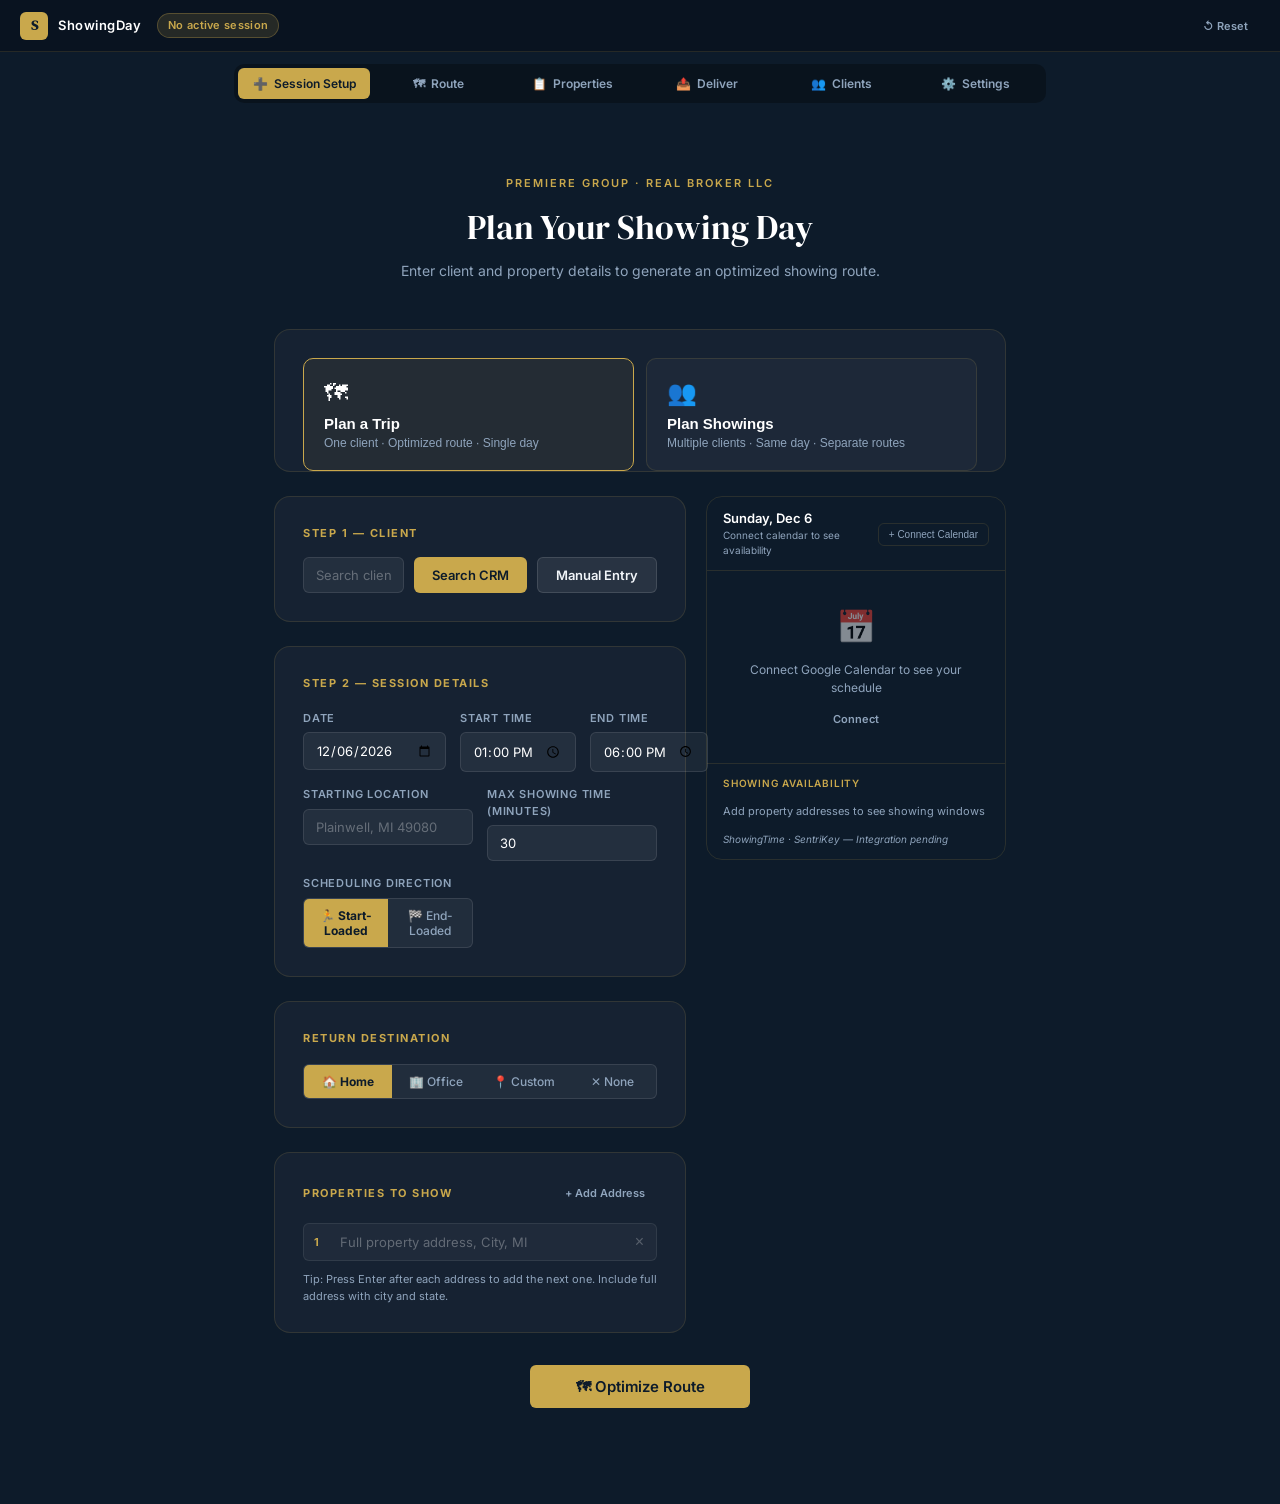
==== ui/index.html @ fc343a64 "Add Google Calendar availability panel to session setup - Day-view calendar panel sticky to the righ" ====
<!DOCTYPE html>
<html lang="en">
<head>
  <meta charset="UTF-8">
  <meta name="viewport" content="width=device-width, initial-scale=1.0">
  <title>ShowingDay — PREMIERE Group</title>
  <link rel="stylesheet" href="style.css">
</head>
<body>

<!-- ══════════════════════════════════════════════════════════════
     STATUS BAR — always visible, shows session summary
════════════════════════════════════════════════════════════════ -->
<div id="status-bar">
  <div class="status-bar-brand">
    <div class="logo-icon">S</div>
    <span class="brand-name">ShowingDay</span>
  </div>

  <div class="status-bar-stats" id="status-bar-stats">
    <span class="status-pill session-date">No active session</span>
  </div>

  <div class="status-bar-actions">
    <button class="btn btn-ghost btn-sm" id="btn-reset-session" title="Reset Session">↺ Reset</button>
  </div>
</div>

<!-- Webhook notification strip -->
<div id="webhook-strip">
  <span class="webhook-icon">🔄</span>
  <span class="webhook-message"></span>
  <button class="webhook-dismiss" title="Dismiss">×</button>
</div>

<!-- ══════════════════════════════════════════════════════════════
     APP CONTAINER
════════════════════════════════════════════════════════════════ -->
<div id="app-container">

  <!-- Navigation tabs (shown after start screen) -->
  <div style="padding:12px 24px 0;max-width:860px;margin:0 auto;" id="nav-container">
    <div class="nav-tabs">
      <button class="nav-tab active" data-screen="start">
        <span>➕</span> Session Setup
      </button>
      <button class="nav-tab" data-screen="route">
        <span>🗺</span> Route
      </button>
      <button class="nav-tab" data-screen="status">
        <span>📋</span> Properties
      </button>
      <button class="nav-tab" data-screen="delivery">
        <span>📤</span> Deliver
      </button>
      <button class="nav-tab" data-screen="clients">
        <span>👥</span> Clients
      </button>
      <button class="nav-tab" data-screen="settings">
        <span>⚙️</span> Settings
      </button>
    </div>
  </div>

  <!-- ════════════════════════════════════════════════
       SCREEN 1 — SESSION SETUP
  ════════════════════════════════════════════════ -->
  <div class="screen active" id="screen-start">

    <div class="screen-header">
      <div class="eyebrow">PREMIERE Group · Real Broker LLC</div>
      <h1>Plan Your Showing Day</h1>
      <p class="subtitle">Enter client and property details to generate an optimized showing route.</p>
    </div>

    <!-- ── Mode Selector ── -->
    <div class="form-section mode-selector-section">
      <div class="mode-selector">
        <button class="mode-btn active" data-mode="trip" id="mode-btn-trip">
          <div class="mode-icon">🗺</div>
          <div class="mode-label">Plan a Trip</div>
          <div class="mode-desc">One client · Optimized route · Single day</div>
        </button>
        <button class="mode-btn" data-mode="showings" id="mode-btn-showings">
          <div class="mode-icon">👥</div>
          <div class="mode-label">Plan Showings</div>
          <div class="mode-desc">Multiple clients · Same day · Separate routes</div>
        </button>
      </div>
    </div>

    <!-- ── Two-column setup layout (form left, calendar right) ── -->
    <div class="setup-layout">
    <div class="setup-form-col">

    <!-- ── Single-client section (Plan a Trip) ── -->
    <div id="single-client-section">

    <!-- ── Client Lookup ── -->
    <div class="client-lookup-section">
      <div class="section-label">Step 1 — Client</div>

      <div class="lookup-row">
        <input
          type="text"
          id="client-lookup-input"
          placeholder="Search client by name (e.g. Sarah Johnson)…"
          autocomplete="off"
        >
        <button class="btn btn-primary" id="btn-lookup">Search CRM</button>
        <button class="btn btn-secondary" id="btn-manual-entry">Manual Entry</button>
      </div>

      <!-- Client confirmation card (shown after successful lookup) -->
      <div id="client-confirm-card">
        <div class="client-card-inner">
          <div class="client-card-info">
            <div class="client-name">
              <span id="client-display-name">—</span>
              <span class="crm-source" id="client-display-source">CRM</span>
            </div>
            <div class="client-meta">
              <span id="client-display-email">—</span>
              &nbsp;·&nbsp;
              <span id="client-display-phone">—</span>
            </div>
          </div>
          <button class="btn btn-ghost btn-sm" onclick="showManualEntry()">Edit</button>
        </div>
      </div>

      <!-- Manual entry form (shown when CRM lookup fails) -->
      <div id="client-manual-entry">
        <div class="form-field">
          <label>Full Name *</label>
          <input type="text" id="manual-client-name" placeholder="First and Last Name">
        </div>
        <div class="form-field">
          <label>Email</label>
          <input type="email" id="manual-client-email" placeholder="client@email.com">
        </div>
        <div class="form-field" style="align-self:flex-end;">
          <label>Phone</label>
          <input type="text" id="manual-client-phone" placeholder="(616) 555-0000">
        </div>
        <div class="form-field" style="align-self:flex-end;justify-content:flex-end;flex-direction:row;gap:8px;padding-top:20px;">
          <button class="btn btn-secondary btn-sm" onclick="$('client-manual-entry').classList.remove('visible')">Cancel</button>
          <button class="btn btn-primary btn-sm" id="btn-save-manual-client">Save Client</button>
        </div>
      </div>
    </div>

    <!-- ── Session Details ── -->
    <div class="form-section">
      <div class="section-label">Step 2 — Session Details</div>
      <div class="form-grid three-col">
        <div class="form-field">
          <label>Date</label>
          <input type="date" id="session-date">
        </div>
        <div class="form-field">
          <label>Start Time</label>
          <input type="time" id="start-time" value="13:00">
        </div>
        <div class="form-field">
          <label>End Time</label>
          <input type="time" id="end-time" value="18:00">
        </div>
      </div>
      <div class="form-grid" style="margin-top:14px;">
        <div class="form-field">
          <label>Starting Location</label>
          <input type="text" id="start-address" placeholder="Plainwell, MI 49080">
        </div>
        <div class="form-field">
          <label>Max Showing Time (minutes)</label>
          <input type="number" id="max-showing-minutes" value="30" min="15" max="120" step="5">
        </div>
      </div>
      <div class="form-grid" style="margin-top:14px;">
        <div class="form-field">
          <label>Scheduling Direction</label>
          <div class="direction-toggle">
            <button class="active" data-direction="start-loaded" title="First showing starts as early as possible">
              🏃 Start-Loaded
            </button>
            <button data-direction="end-loaded" title="Last showing ends at your window close time">
              🏁 End-Loaded
            </button>
          </div>
        </div>
      </div>
    </div>

    <!-- ── Return Destination ── -->
    <div class="form-section">
      <div class="section-label">Return Destination</div>
      <div class="return-destination-toggle">
        <button class="active" data-return="home">🏠 Home</button>
        <button data-return="office">🏢 Office</button>
        <button data-return="custom">📍 Custom</button>
        <button data-return="none">✕ None</button>
      </div>
      <div id="return-custom-wrap" style="display:none;margin-top:10px;">
        <input type="text" id="return-custom-address" placeholder="Return address…">
      </div>
    </div>

    <!-- ── Property Addresses ── -->
    <div class="form-section">
      <div class="section-label" style="display:flex;align-items:center;justify-content:space-between;">
        <span>Properties to Show</span>
        <button class="btn btn-ghost btn-sm" id="btn-add-address">+ Add Address</button>
      </div>

      <div id="address-list"></div>

      <div style="margin-top:10px;font-size:11px;color:var(--text-muted);">
        Tip: Press Enter after each address to add the next one. Include full address with city and state.
      </div>
    </div>

    </div><!-- end single-client-section -->

    <!-- ── Multi-client section (Plan Showings) ── -->
    <div id="multi-client-section" style="display:none;">

      <div class="form-section">
        <div class="section-label" style="display:flex;align-items:center;justify-content:space-between;">
          <span>Client Groups</span>
          <button class="btn btn-ghost btn-sm" id="btn-add-client-group">+ Add Client</button>
        </div>
        <div id="client-groups-list"></div>
        <div style="margin-top:10px;font-size:11px;color:var(--text-muted);">
          Each client group gets its own route optimized within their time window. Results are color-coded in the route sidebar.
        </div>
      </div>

    </div><!-- end multi-client-section -->

    </div><!-- end setup-form-col -->

    <!-- ── Calendar availability panel ── -->
    <div class="cal-panel" id="cal-panel">
      <div class="cal-panel-header">
        <div>
          <div class="cal-date-label" id="cal-date-label">Select a date</div>
          <div class="cal-date-sub" id="cal-date-sub">to see your availability</div>
        </div>
        <button class="cal-connect-btn" id="btn-gcal-connect" title="Connect Google Calendar">
          + Connect Calendar
        </button>
      </div>

      <!-- Not-connected state -->
      <div class="cal-not-connected" id="cal-not-connected">
        <div class="cal-not-connected-icon">📅</div>
        <div class="cal-not-connected-text">Connect Google Calendar to see your schedule</div>
        <button class="btn btn-ghost btn-sm" style="margin-top:10px;" onclick="document.getElementById('btn-gcal-connect').click()">Connect</button>
      </div>

      <!-- Grid (shown when connected) -->
      <div class="cal-grid-wrap" id="cal-grid-wrap" style="display:none;">
        <div class="cal-time-col" id="cal-time-col"></div>
        <div class="cal-grid" id="cal-grid"></div>
      </div>

      <!-- Drag hint -->
      <div class="cal-drag-hint" id="cal-drag-hint" style="display:none;">
        Drag on the calendar to set your availability window
      </div>

      <!-- ShowingTime stub -->
      <div class="cal-showingtime" id="cal-showingtime">
        <div class="cal-showingtime-title">Showing Availability</div>
        <div id="cal-st-list">
          <div style="font-size:11px;color:var(--text-muted);padding:4px 0;">Add property addresses to see showing windows</div>
        </div>
        <div style="font-size:10px;color:var(--text-muted);margin-top:8px;font-style:italic;">
          ShowingTime · SentriKey — Integration pending
        </div>
      </div>
    </div><!-- end cal-panel -->

    </div><!-- end setup-layout -->

    <!-- ── Plan display area ── -->
    <div id="plan-display" class="plan-display">
      <div class="plan-header">PLAN</div>
      <ol id="plan-steps"></ol>
    </div>

    <!-- ── Optimize button ── -->
    <div style="text-align:center;padding:8px 0 48px;">
      <button class="btn btn-primary btn-lg" id="btn-optimize" style="min-width:220px;">
        🗺 Optimize Route
      </button>
    </div>

  </div><!-- end screen-start -->


  <!-- ════════════════════════════════════════════════
       SCREEN 2 — ROUTE DISPLAY
  ════════════════════════════════════════════════ -->
  <div class="screen" id="screen-route">

    <!-- Map -->
    <div id="map-container">
      <div id="map">
        <div class="map-placeholder">
          <div class="map-icon">🗺</div>
          <div style="font-size:14px;color:var(--text-muted);">Optimize a route to see the map</div>
        </div>
      </div>
    </div>

    <!-- Route sidebar -->
    <div id="route-sidebar">
      <div class="route-sidebar-header">
        <h2 class="display-font">Optimized Route</h2>
        <div class="route-meta">
          <span class="route-stat">⏱ Total: <strong id="route-total-duration">—</strong></span>
        </div>
      </div>

      <!-- Warning banner (hidden by default) -->
      <div id="route-warning-banner" class="route-warning-banner" style="display:none;"></div>

      <div id="route-stops-list" class="route-stops-list">
        <div class="text-muted text-sm" style="text-align:center;padding:40px;">
          No route loaded yet.
        </div>
      </div>

      <div class="route-actions">
        <button class="btn btn-primary btn-full" id="btn-add-calendar">
          📅 Add to Calendar
        </button>
        <button class="btn btn-secondary btn-full" id="btn-goto-status">
          Continue to Properties →
        </button>
        <button class="btn btn-ghost btn-full btn-sm" id="btn-edit-route">
          ← Edit Inputs
        </button>
      </div>
    </div>

  </div><!-- end screen-route -->


  <!-- ════════════════════════════════════════════════
       SCREEN 3 — PROPERTY STATUS PANEL
  ════════════════════════════════════════════════ -->
  <div class="screen" id="screen-status">

    <h2 class="section-title display-font">Property Status</h2>
    <p class="section-subtitle">
      Toggle status for each showing. Confirmed triggers property research. Declined removes calendar event.
    </p>

    <!-- Plan display area -->
    <div id="plan-display-status" class="plan-display" style="display:none;">
      <div class="plan-header">PLAN</div>
      <ol></ol>
    </div>

    <div id="property-cards-container">
      <div class="text-muted text-sm" style="text-align:center;padding:40px;">
        No properties yet — set up a session and optimize a route first.
      </div>
    </div>

    <div style="text-align:center;padding:24px 0 48px;">
      <button class="btn btn-primary btn-lg" id="btn-goto-delivery">
        Build Client Page →
      </button>
    </div>

  </div><!-- end screen-status -->


  <!-- ════════════════════════════════════════════════
       SCREEN 4 — CLIENT DELIVERY
  ════════════════════════════════════════════════ -->
  <div class="screen" id="screen-delivery">

    <h2 class="section-title display-font">Deliver to Client</h2>
    <p class="section-subtitle">Generate the client-facing page and send via Gmail.</p>

    <!-- Summary counts -->
    <div class="delivery-summary">
      <div class="delivery-stat">
        <div class="ds-num" id="delivery-count-confirmed">—</div>
        <div class="ds-label">Confirmed</div>
      </div>
      <div class="delivery-stat">
        <div class="ds-num" id="delivery-count-declined">—</div>
        <div class="ds-label">Declined</div>
      </div>
      <div class="delivery-stat">
        <div class="ds-num" id="delivery-count-pending">—</div>
        <div class="ds-label">Pending</div>
      </div>
    </div>

    <!-- Build page -->
    <div class="delivery-form">
      <div class="section-label">Client Page Options</div>
      <div style="display:flex;align-items:center;gap:10px;margin-bottom:16px;">
        <input type="checkbox" id="toggle-red-flags" style="width:auto;">
        <label for="toggle-red-flags" style="font-size:13px;color:var(--text-muted);cursor:pointer;">
          Include disclosure red flags on client page
        </label>
      </div>
      <div style="display:flex;gap:10px;align-items:center;">
        <button class="btn btn-primary" id="btn-build-page">Build Client Page</button>
        <a id="client-page-preview-link" href="#" target="_blank" class="btn btn-secondary" style="display:none;">
          Preview Page
        </a>
      </div>
    </div>

    <!-- Send email -->
    <div class="delivery-form">
      <div class="section-label">Send to Client</div>
      <div class="form-field" style="margin-bottom:14px;">
        <label>Client Email</label>
        <input type="email" id="delivery-email" placeholder="Auto-filled from CRM lookup">
      </div>
      <button class="btn btn-primary btn-lg" id="btn-send-client" style="min-width:200px;">
        📧 Send to Client
      </button>
      <div class="text-xs text-muted mt-8">
        Gmail API required. If not configured, a copyable email draft will appear below.
      </div>
    </div>

    <!-- Plan display area -->
    <div id="plan-display-delivery" class="plan-display">
      <div class="plan-header">PLAN</div>
      <ol id="plan-steps-delivery"></ol>
    </div>

    <!-- Email draft fallback -->
    <div id="email-draft-modal" class="email-draft-modal">
      <div class="draft-header">
        <div class="draft-subject">Email Draft — Copy and send manually</div>
        <div style="display:flex;gap:8px;">
          <button class="btn btn-sm btn-secondary" id="btn-copy-email-draft">📋 Copy</button>
          <button class="btn btn-sm btn-ghost" id="btn-close-email-draft">×</button>
        </div>
      </div>
      <div class="email-draft-body" id="email-draft-body"></div>
    </div>

  </div><!-- end screen-delivery -->


  <!-- ════════════════════════════════════════════════
       SCREEN 5 — CLIENTS
  ════════════════════════════════════════════════ -->
  <div class="screen" id="screen-clients">

    <!-- Stats bar -->
    <div class="clients-stats-bar">
      <div class="client-stat">
        <div class="client-stat-number" id="stat-total-clients">—</div>
        <div class="client-stat-label">Total Clients</div>
      </div>
      <div class="client-stat">
        <div class="client-stat-number" id="stat-total-showings">—</div>
        <div class="client-stat-label">Total Sessions</div>
      </div>
      <div class="client-stat">
        <div class="client-stat-number" id="stat-upcoming-showings">—</div>
        <div class="client-stat-label">Upcoming</div>
      </div>
      <div class="client-stat">
        <div class="client-stat-number" id="stat-this-month">—</div>
        <div class="client-stat-label">This Month</div>
      </div>
    </div>

    <!-- Search + Add -->
    <div class="clients-toolbar">
      <div class="clients-search-wrap">
        <input type="text" id="client-search-input" placeholder="Search clients by name…" autocomplete="off">
        <div id="client-search-dropdown" class="client-search-dropdown" style="display:none;"></div>
      </div>
      <button class="btn btn-primary" id="btn-add-client">+ Add Client</button>
    </div>

    <!-- Client list -->
    <div id="clients-list" class="clients-list">
      <!-- Rendered by JS -->
    </div>

  </div><!-- end screen-clients -->


  <!-- ════════════════════════════════════════════════
       SCREEN 6 — SETTINGS
  ════════════════════════════════════════════════ -->
  <div class="screen" id="screen-settings">
    <div class="screen-header">
      <h2>Settings</h2>
      <p class="screen-subtitle">Your preferences and API integrations. Saved locally in your browser.</p>
    </div>

    <!-- Agent Info -->
    <div class="form-section">
      <div class="section-label">Agent Info</div>
      <div class="form-grid">
        <div class="form-field">
          <label>Your Name</label>
          <input type="text" id="setting-agent-name" placeholder="Jason O'Brien">
        </div>
        <div class="form-field">
          <label>Brokerage</label>
          <input type="text" id="setting-brokerage" placeholder="PREMIERE Group at Real Broker LLC">
        </div>
      </div>
    </div>

    <!-- Addresses -->
    <div class="form-section">
      <div class="section-label">Default Addresses</div>
      <div class="form-field" style="margin-bottom:12px;">
        <label>Home Address</label>
        <input type="text" id="setting-home-address" placeholder="Your home address">
      </div>
      <div class="form-field">
        <label>Office Address</label>
        <input type="text" id="setting-office-address" placeholder="Your office address">
      </div>
    </div>

    <!-- Showing Defaults -->
    <div class="form-section">
      <div class="section-label">Showing Defaults</div>
      <div class="form-grid">
        <div class="form-field">
          <label>Default Showing Length (minutes)</label>
          <input type="number" id="setting-default-showing-min" value="30" min="15" max="120" step="5">
        </div>
        <div class="form-field">
          <label>Default Scheduling Direction</label>
          <select id="setting-default-direction" class="form-select">
            <option value="start-loaded">Start-Loaded (first showing ASAP)</option>
            <option value="end-loaded">End-Loaded (last showing at window close)</option>
          </select>
        </div>
      </div>
    </div>

    <!-- API Integrations -->
    <div class="form-section">
      <div class="section-label">API Integrations</div>
      <p style="font-size:12px;color:var(--text-muted);margin-bottom:16px;">These are saved locally and used when available. Leave blank to use manual mode.</p>

      <div class="settings-integration-list">

        <div class="settings-integration-item">
          <div class="integration-header">
            <div class="integration-name">🏡 Lofty CRM</div>
            <div id="badge-lofty" class="integration-badge badge-inactive">Not configured</div>
          </div>
          <div class="form-field">
            <label>Lofty API Key</label>
            <input type="password" id="setting-lofty-api-key" placeholder="Lofty API key" autocomplete="off">
          </div>
        </div>

        <div class="settings-integration-item">
          <div class="integration-header">
            <div class="integration-name">⚡ GHL / Lead Connector</div>
            <div id="badge-ghl" class="integration-badge badge-inactive">Not configured</div>
          </div>
          <div class="form-grid">
            <div class="form-field">
              <label>GHL API Key</label>
              <input type="password" id="setting-ghl-api-key" placeholder="GHL API key" autocomplete="off">
            </div>
            <div class="form-field">
              <label>GHL Location ID</label>
              <input type="text" id="setting-ghl-location-id" placeholder="Location ID">
            </div>
          </div>
        </div>

        <div class="settings-integration-item">
          <div class="integration-header">
            <div class="integration-name">🏠 ShowingTime</div>
            <div id="badge-showingtime" class="integration-badge badge-inactive">Not configured</div>
          </div>
          <div class="form-field">
            <label>ShowingTime API Key <span style="color:var(--text-muted);font-weight:400;">(when available)</span></label>
            <input type="password" id="setting-showingtime-api-key" placeholder="Contact ShowingTime support for API access" autocomplete="off">
          </div>
        </div>

        <div class="settings-integration-item">
          <div class="integration-header">
            <div class="integration-name">🔑 SentriKey / Supra</div>
            <div id="badge-sentrikey" class="integration-badge badge-inactive">Not configured</div>
          </div>
          <div class="form-field">
            <label>SentriKey API Key <span style="color:var(--text-muted);font-weight:400;">(when available)</span></label>
            <input type="password" id="setting-sentrikey-api-key" placeholder="SentriKey API key" autocomplete="off">
          </div>
        </div>

        <div class="settings-integration-item">
          <div class="integration-header">
            <div class="integration-name">📊 Follow Up Boss</div>
            <div id="badge-fub" class="integration-badge badge-inactive">Not configured</div>
          </div>
          <div class="form-field">
            <label>Follow Up Boss API Key</label>
            <input type="password" id="setting-fub-api-key" placeholder="FUB API key" autocomplete="off">
          </div>
        </div>

        <div class="settings-integration-item">
          <div class="integration-header">
            <div class="integration-name">🗺 Google Maps</div>
            <div id="badge-gmaps" class="integration-badge badge-inactive">Not configured</div>
          </div>
          <div class="form-field">
            <label>Google Maps API Key</label>
            <input type="password" id="setting-gmaps-api-key" placeholder="Set in Vercel env vars for production" autocomplete="off">
          </div>
        </div>

      </div>
    </div>

    <!-- Notifications -->
    <div class="form-section">
      <div class="section-label">
        Notifications
        <span class="coming-soon-badge">Pending ShowingTime/SentriKey API — ask Scott</span>
      </div>
      <p style="font-size:12px;color:var(--text-muted);margin-bottom:16px;">
        When connected, these triggers fire automatically via ShowingTime or SentriKey webhooks.
      </p>

      <div class="notification-triggers">
        <!-- Header row -->
        <div class="notif-grid-header">
          <div class="notif-col-header">Trigger</div>
          <div class="notif-col-header">Notify Agent</div>
          <div class="notif-col-header">Notify Client</div>
        </div>

        <!-- Showing Requested -->
        <div class="notif-trigger-row">
          <div class="notif-trigger-label">Showing Requested</div>
          <div class="notif-party-cell">
            <div class="notif-toggle-row">
              <label class="toggle-switch">
                <input type="checkbox" id="notif-requested-agent-sms">
                <span class="toggle-track"></span>
              </label>
              <span class="notif-toggle-label">SMS</span>
            </div>
            <div class="notif-toggle-row">
              <label class="toggle-switch">
                <input type="checkbox" id="notif-requested-agent-email">
                <span class="toggle-track"></span>
              </label>
              <span class="notif-toggle-label">Email</span>
            </div>
          </div>
          <div class="notif-party-cell">
            <div class="notif-toggle-row">
              <label class="toggle-switch">
                <input type="checkbox" id="notif-requested-client-sms">
                <span class="toggle-track"></span>
              </label>
              <span class="notif-toggle-label">SMS</span>
            </div>
            <div class="notif-toggle-row">
              <label class="toggle-switch">
                <input type="checkbox" id="notif-requested-client-email">
                <span class="toggle-track"></span>
              </label>
              <span class="notif-toggle-label">Email</span>
            </div>
          </div>
        </div>

        <!-- Showing Confirmed -->
        <div class="notif-trigger-row">
          <div class="notif-trigger-label">Showing Confirmed</div>
          <div class="notif-party-cell">
            <div class="notif-toggle-row">
              <label class="toggle-switch">
                <input type="checkbox" id="notif-confirmed-agent-sms">
                <span class="toggle-track"></span>
              </label>
              <span class="notif-toggle-label">SMS</span>
            </div>
            <div class="notif-toggle-row">
              <label class="toggle-switch">
                <input type="checkbox" id="notif-confirmed-agent-email">
                <span class="toggle-track"></span>
              </label>
              <span class="notif-toggle-label">Email</span>
            </div>
          </div>
          <div class="notif-party-cell">
            <div class="notif-toggle-row">
              <label class="toggle-switch">
                <input type="checkbox" id="notif-confirmed-client-sms">
                <span class="toggle-track"></span>
              </label>
              <span class="notif-toggle-label">SMS</span>
            </div>
            <div class="notif-toggle-row">
              <label class="toggle-switch">
                <input type="checkbox" id="notif-confirmed-client-email">
                <span class="toggle-track"></span>
              </label>
              <span class="notif-toggle-label">Email</span>
            </div>
          </div>
        </div>

        <!-- Showing Rescheduled -->
        <div class="notif-trigger-row">
          <div class="notif-trigger-label">Showing Rescheduled</div>
          <div class="notif-party-cell">
            <div class="notif-toggle-row">
              <label class="toggle-switch">
                <input type="checkbox" id="notif-rescheduled-agent-sms">
                <span class="toggle-track"></span>
              </label>
              <span class="notif-toggle-label">SMS</span>
            </div>
            <div class="notif-toggle-row">
              <label class="toggle-switch">
                <input type="checkbox" id="notif-rescheduled-agent-email">
                <span class="toggle-track"></span>
              </label>
              <span class="notif-toggle-label">Email</span>
            </div>
          </div>
          <div class="notif-party-cell">
            <div class="notif-toggle-row">
              <label class="toggle-switch">
                <input type="checkbox" id="notif-rescheduled-client-sms">
                <span class="toggle-track"></span>
              </label>
              <span class="notif-toggle-label">SMS</span>
            </div>
            <div class="notif-toggle-row">
              <label class="toggle-switch">
                <input type="checkbox" id="notif-rescheduled-client-email">
                <span class="toggle-track"></span>
              </label>
              <span class="notif-toggle-label">Email</span>
            </div>
          </div>
        </div>

        <!-- Showing Canceled -->
        <div class="notif-trigger-row">
          <div class="notif-trigger-label">Showing Canceled</div>
          <div class="notif-party-cell">
            <div class="notif-toggle-row">
              <label class="toggle-switch">
                <input type="checkbox" id="notif-canceled-agent-sms">
                <span class="toggle-track"></span>
              </label>
              <span class="notif-toggle-label">SMS</span>
            </div>
            <div class="notif-toggle-row">
              <label class="toggle-switch">
                <input type="checkbox" id="notif-canceled-agent-email">
                <span class="toggle-track"></span>
              </label>
              <span class="notif-toggle-label">Email</span>
            </div>
          </div>
          <div class="notif-party-cell">
            <div class="notif-toggle-row">
              <label class="toggle-switch">
                <input type="checkbox" id="notif-canceled-client-sms">
                <span class="toggle-track"></span>
              </label>
              <span class="notif-toggle-label">SMS</span>
            </div>
            <div class="notif-toggle-row">
              <label class="toggle-switch">
                <input type="checkbox" id="notif-canceled-client-email">
                <span class="toggle-track"></span>
              </label>
              <span class="notif-toggle-label">Email</span>
            </div>
          </div>
        </div>

      </div>
    </div>

    <!-- Save -->
    <div style="text-align:center;padding:8px 0 48px;">
      <button class="btn btn-primary btn-lg" id="btn-save-settings" style="min-width:200px;">
        💾 Save Settings
      </button>
      <div id="settings-saved-msg" style="display:none;margin-top:10px;color:#4caf88;font-size:13px;">✓ Settings saved</div>
    </div>

  </div><!-- end screen-settings -->

</div><!-- end app-container -->


<!-- ══════════════════════════════════════════════════════════════
     CONFIRM MODAL (generic)
════════════════════════════════════════════════════════════════ -->
<div id="confirm-modal" class="modal-overlay">
  <div class="modal-box">
    <h3 id="modal-title">Confirm Action</h3>
    <p id="modal-message">Are you sure?</p>
    <div class="modal-actions">
      <button class="btn btn-secondary" id="btn-close-modal">Cancel</button>
      <button class="btn btn-primary" id="btn-confirm-modal">Confirm</button>
    </div>
  </div>
</div>

<!-- Toast container -->
<div id="toast-container"></div>

<script src="app.js"></script>
<script>
// Called by Google Maps SDK once loaded.
// Signals Places is ready, flushes queued autocomplete inputs, and initializes the map.
window.initGoogleMapsAutocomplete = function() {
  window._googleMapsReady = true;
  if (window._pendingAutocompleteInputs) {
    window._pendingAutocompleteInputs.forEach(attachAutocomplete);
    window._pendingAutocompleteInputs = [];
  }
  // Also initialize the map now that the SDK is loaded
  if (typeof window.onGoogleMapsReady === 'function') {
    window.onGoogleMapsReady();
  }
};
</script>
</body>
</html>
---- ui/style.css ----
/* ═══════════════════════════════════════════════════════════════
   ShowingDay — Agent UI Stylesheet
   Design: Dark ops tool meets luxury real estate branding
   Palette: Navy #0D1B2A base · Gold #C9A84C accent · White text
   ═══════════════════════════════════════════════════════════════ */

@import url('https://fonts.googleapis.com/css2?family=DM+Serif+Display&family=Inter:wght@300;400;500;600;700&display=swap');

/* ── Custom properties ──────────────────────────────────────── */
:root {
  --navy:        #0D1B2A;
  --navy-mid:    #1a2d42;
  --navy-light:  #243b55;
  --navy-card:   #162232;
  --gold:        #C9A84C;
  --gold-light:  #e0c068;
  --gold-dim:    #8a6f2e;
  --white:       #FFFFFF;
  --white-soft:  #f0f4f8;
  --text-muted:  #8fa4bc;
  --text-mid:    #bccfe0;
  --border:      rgba(201, 168, 76, 0.15);
  --border-soft: rgba(255, 255, 255, 0.07);

  /* Status colors */
  --status-tentative:    #C9A84C;
  --status-confirmed:    #27c17c;
  --status-declined:     #e05555;
  --status-pending:      #6b7c93;
  --status-auto:         #4a9eff;
  --status-requested:    #a78bfa;

  /* Spacing */
  --radius:      10px;
  --radius-sm:   6px;
  --radius-lg:   16px;

  /* Transitions */
  --transition:  all 0.2s ease;
}

/* ── Reset ──────────────────────────────────────────────────── */
*, *::before, *::after { box-sizing: border-box; margin: 0; padding: 0; }

html { font-size: 14px; }

body {
  font-family: 'Inter', -apple-system, BlinkMacSystemFont, sans-serif;
  background: var(--navy);
  color: var(--white);
  min-height: 100vh;
  overflow-x: hidden;
  line-height: 1.5;
}

/* ── Typography ─────────────────────────────────────────────── */
.display-font { font-family: 'DM Serif Display', serif; }

h1, h2, h3 { font-family: 'DM Serif Display', serif; font-weight: 400; }

h1 { font-size: 2rem; }
h2 { font-size: 1.5rem; }
h3 { font-size: 1.15rem; }

.mono { font-family: 'SF Mono', 'Fira Code', 'Cascadia Code', monospace; }

/* ── Status Bar (always visible top) ───────────────────────── */
#status-bar {
  position: fixed;
  top: 0; left: 0; right: 0;
  z-index: 1000;
  background: rgba(10, 20, 32, 0.97);
  backdrop-filter: blur(12px);
  border-bottom: 1px solid var(--border);
  padding: 0 20px;
  height: 52px;
  display: flex;
  align-items: center;
  justify-content: space-between;
  gap: 16px;
}

.status-bar-brand {
  display: flex;
  align-items: center;
  gap: 10px;
  flex-shrink: 0;
}

.status-bar-brand .logo-icon {
  width: 28px;
  height: 28px;
  background: var(--gold);
  border-radius: 6px;
  display: flex;
  align-items: center;
  justify-content: center;
  font-size: 14px;
  font-weight: 700;
  color: var(--navy);
  font-family: 'DM Serif Display', serif;
}

.status-bar-brand .brand-name {
  font-size: 13px;
  font-weight: 600;
  color: var(--white);
  letter-spacing: 0.5px;
}

.status-bar-stats {
  display: flex;
  align-items: center;
  gap: 4px;
  flex: 1;
  overflow: hidden;
}

.status-pill {
  display: inline-flex;
  align-items: center;
  gap: 5px;
  padding: 3px 10px;
  border-radius: 20px;
  font-size: 11px;
  font-weight: 600;
  white-space: nowrap;
  letter-spacing: 0.3px;
}

.status-pill.session-date {
  background: rgba(201, 168, 76, 0.15);
  color: var(--gold);
  border: 1px solid rgba(201, 168, 76, 0.3);
}

.status-pill.client-name {
  background: rgba(255, 255, 255, 0.08);
  color: var(--white-soft);
  border: 1px solid var(--border-soft);
}

.status-pill.count-confirmed {
  background: rgba(39, 193, 124, 0.15);
  color: #27c17c;
  border: 1px solid rgba(39, 193, 124, 0.3);
}

.status-pill.count-declined {
  background: rgba(224, 85, 85, 0.15);
  color: #e05555;
  border: 1px solid rgba(224, 85, 85, 0.3);
}

.status-pill.count-pending {
  background: rgba(107, 124, 147, 0.15);
  color: var(--text-muted);
  border: 1px solid rgba(107, 124, 147, 0.3);
}

.status-bar-actions {
  display: flex;
  gap: 8px;
  flex-shrink: 0;
}

/* ── Webhook notification strip ─────────────────────────────── */
#webhook-strip {
  position: fixed;
  top: 52px;
  left: 0; right: 0;
  z-index: 999;
  background: rgba(74, 158, 255, 0.12);
  border-bottom: 1px solid rgba(74, 158, 255, 0.3);
  padding: 8px 20px;
  display: none;
  align-items: center;
  gap: 10px;
  font-size: 12px;
  color: #4a9eff;
  animation: slideDown 0.3s ease;
}

#webhook-strip.visible { display: flex; }

#webhook-strip .webhook-icon { font-size: 14px; }

#webhook-strip .webhook-message { flex: 1; }

#webhook-strip .webhook-dismiss {
  background: none;
  border: none;
  color: #4a9eff;
  cursor: pointer;
  font-size: 16px;
  line-height: 1;
  opacity: 0.7;
  padding: 0 4px;
}

@keyframes slideDown {
  from { transform: translateY(-100%); opacity: 0; }
  to { transform: translateY(0); opacity: 1; }
}

/* ── Main layout ────────────────────────────────────────────── */
#app-container {
  margin-top: 52px;
  min-height: calc(100vh - 52px);
}

.screen {
  display: none;
  min-height: calc(100vh - 52px);
}

.screen.active { display: block; }

/* ── Session Start Screen ───────────────────────────────────── */
#screen-start {
  max-width: 780px;
  margin: 0 auto;
  padding: 48px 24px;
}

.screen-header {
  text-align: center;
  margin-bottom: 48px;
}

.screen-header .eyebrow {
  font-size: 11px;
  font-weight: 600;
  color: var(--gold);
  text-transform: uppercase;
  letter-spacing: 2px;
  margin-bottom: 10px;
}

.screen-header h1 {
  font-size: 2.4rem;
  color: var(--white);
  margin-bottom: 8px;
}

.screen-header .subtitle {
  color: var(--text-muted);
  font-size: 14px;
}

/* ── Client lookup field ────────────────────────────────────── */
.client-lookup-section {
  background: var(--navy-card);
  border: 1px solid var(--border);
  border-radius: var(--radius-lg);
  padding: 28px;
  margin-bottom: 24px;
  position: relative;
}

.client-lookup-section .section-label {
  font-size: 11px;
  font-weight: 700;
  color: var(--gold);
  text-transform: uppercase;
  letter-spacing: 1.5px;
  margin-bottom: 16px;
}

.lookup-row {
  display: flex;
  gap: 10px;
  align-items: stretch;
}

.lookup-row input {
  flex: 1;
}

/* Client confirmation card */
#client-confirm-card {
  margin-top: 16px;
  background: rgba(39, 193, 124, 0.08);
  border: 1px solid rgba(39, 193, 124, 0.25);
  border-radius: var(--radius);
  padding: 14px 18px;
  display: none;
}

#client-confirm-card.visible { display: block; }

.client-card-inner {
  display: flex;
  justify-content: space-between;
  align-items: center;
  gap: 12px;
}

.client-card-info .client-name {
  font-family: 'DM Serif Display', serif;
  font-size: 17px;
  color: var(--white);
  margin-bottom: 2px;
}

.client-card-info .client-meta {
  font-size: 12px;
  color: var(--text-muted);
}

.client-card-info .crm-source {
  display: inline-block;
  font-size: 10px;
  font-weight: 600;
  color: #27c17c;
  background: rgba(39, 193, 124, 0.15);
  padding: 1px 7px;
  border-radius: 10px;
  margin-left: 6px;
  text-transform: uppercase;
  letter-spacing: 0.5px;
}

/* Manual entry form */
#client-manual-entry {
  margin-top: 14px;
  display: none;
  grid-template-columns: 1fr 1fr;
  gap: 12px;
}

#client-manual-entry.visible { display: grid; }

/* ── Form elements ──────────────────────────────────────────── */
.form-section {
  background: var(--navy-card);
  border: 1px solid var(--border);
  border-radius: var(--radius-lg);
  padding: 28px;
  margin-bottom: 24px;
}

.form-section .section-label {
  font-size: 11px;
  font-weight: 700;
  color: var(--gold);
  text-transform: uppercase;
  letter-spacing: 1.5px;
  margin-bottom: 18px;
}

.form-grid {
  display: grid;
  grid-template-columns: 1fr 1fr;
  gap: 14px;
}

.form-grid.three-col { grid-template-columns: 1fr 1fr 1fr; }
.form-grid.full { grid-template-columns: 1fr; }

.form-field {
  display: flex;
  flex-direction: column;
  gap: 6px;
}

.form-field label {
  font-size: 11px;
  font-weight: 600;
  color: var(--text-muted);
  text-transform: uppercase;
  letter-spacing: 0.8px;
}

input[type="text"],
input[type="email"],
input[type="date"],
input[type="time"],
input[type="number"],
select,
textarea {
  background: rgba(255, 255, 255, 0.06);
  border: 1px solid rgba(255, 255, 255, 0.1);
  border-radius: var(--radius-sm);
  color: var(--white);
  font-family: 'Inter', sans-serif;
  font-size: 13px;
  padding: 9px 12px;
  transition: var(--transition);
  width: 100%;
  outline: none;
}

input:focus,
select:focus,
textarea:focus {
  border-color: var(--gold);
  background: rgba(201, 168, 76, 0.06);
  box-shadow: 0 0 0 3px rgba(201, 168, 76, 0.1);
}

input::placeholder { color: rgba(255, 255, 255, 0.3); }
textarea { resize: vertical; min-height: 80px; }

select option {
  background: var(--navy-mid);
  color: var(--white);
}

/* ── Direction toggle ───────────────────────────────────────── */
.direction-toggle {
  display: flex;
  background: rgba(255, 255, 255, 0.05);
  border: 1px solid rgba(255, 255, 255, 0.1);
  border-radius: var(--radius-sm);
  overflow: hidden;
}

.direction-toggle button {
  flex: 1;
  background: none;
  border: none;
  color: var(--text-muted);
  padding: 9px 12px;
  font-size: 12px;
  font-weight: 500;
  font-family: 'Inter', sans-serif;
  cursor: pointer;
  transition: var(--transition);
  text-align: center;
}

.direction-toggle button.active {
  background: var(--gold);
  color: var(--navy);
  font-weight: 700;
}

/* ── Return destination toggle (same style as direction-toggle) ── */
.return-destination-toggle {
  display: flex;
  background: rgba(255, 255, 255, 0.05);
  border: 1px solid rgba(255, 255, 255, 0.1);
  border-radius: var(--radius-sm);
  overflow: hidden;
}

.return-destination-toggle button {
  flex: 1;
  background: none;
  border: none;
  color: var(--text-muted);
  padding: 9px 12px;
  font-size: 12px;
  font-weight: 500;
  font-family: 'Inter', sans-serif;
  cursor: pointer;
  transition: var(--transition);
  text-align: center;
}

.return-destination-toggle button.active {
  background: var(--gold);
  color: var(--navy);
  font-weight: 700;
}

/* ── Address list ───────────────────────────────────────────── */
#address-list {
  display: flex;
  flex-direction: column;
  gap: 8px;
}

.address-row {
  display: flex;
  align-items: center;
  gap: 8px;
  background: rgba(255, 255, 255, 0.04);
  border: 1px solid rgba(255, 255, 255, 0.08);
  border-radius: var(--radius-sm);
  padding: 4px 4px 4px 10px;
  transition: var(--transition);
}

.address-row:hover { border-color: rgba(255, 255, 255, 0.15); }

.address-row .addr-num {
  font-size: 11px;
  font-weight: 700;
  color: var(--gold);
  width: 18px;
  flex-shrink: 0;
}

.address-row input {
  flex: 1;
  background: none;
  border: none;
  border-radius: 0;
  padding: 6px 0;
  font-size: 13px;
}

.address-row input:focus {
  background: none;
  border: none;
  box-shadow: none;
}

.address-row .addr-showing-time {
  font-size: 10px;
  color: var(--text-muted);
  white-space: nowrap;
  font-family: 'SF Mono', monospace;
  display: none;
}

.address-row .addr-showing-time.visible { display: block; }

.address-row .btn-remove-addr {
  background: none;
  border: none;
  color: rgba(255, 255, 255, 0.25);
  cursor: pointer;
  font-size: 16px;
  padding: 4px 8px;
  border-radius: 4px;
  line-height: 1;
  flex-shrink: 0;
  transition: var(--transition);
}

.address-row .btn-remove-addr:hover { color: var(--status-declined); }

/* ── Buttons ────────────────────────────────────────────────── */
.btn {
  display: inline-flex;
  align-items: center;
  justify-content: center;
  gap: 6px;
  border: none;
  border-radius: var(--radius-sm);
  cursor: pointer;
  font-family: 'Inter', sans-serif;
  font-size: 13px;
  font-weight: 600;
  padding: 9px 18px;
  transition: var(--transition);
  white-space: nowrap;
  text-decoration: none;
}

.btn:disabled {
  opacity: 0.45;
  cursor: not-allowed;
}

.btn-primary {
  background: var(--gold);
  color: var(--navy);
}

.btn-primary:hover:not(:disabled) {
  background: var(--gold-light);
  box-shadow: 0 4px 16px rgba(201, 168, 76, 0.3);
  transform: translateY(-1px);
}

.btn-secondary {
  background: rgba(255, 255, 255, 0.08);
  color: var(--white-soft);
  border: 1px solid rgba(255, 255, 255, 0.12);
}

.btn-secondary:hover:not(:disabled) {
  background: rgba(255, 255, 255, 0.12);
  border-color: rgba(255, 255, 255, 0.2);
}

.btn-ghost {
  background: none;
  color: var(--text-muted);
  padding: 6px 10px;
}

.btn-ghost:hover { color: var(--white); background: rgba(255,255,255,0.06); }

.btn-danger {
  background: rgba(224, 85, 85, 0.15);
  color: var(--status-declined);
  border: 1px solid rgba(224, 85, 85, 0.3);
}

.btn-danger:hover:not(:disabled) {
  background: rgba(224, 85, 85, 0.25);
}

.btn-success {
  background: rgba(39, 193, 124, 0.15);
  color: var(--status-confirmed);
  border: 1px solid rgba(39, 193, 124, 0.3);
}

.btn-success:hover:not(:disabled) { background: rgba(39, 193, 124, 0.25); }

.btn-sm { padding: 5px 12px; font-size: 11px; }
.btn-lg { padding: 12px 28px; font-size: 15px; }
.btn-full { width: 100%; }

.btn-icon { padding: 8px; width: 34px; height: 34px; }

/* ── Action row ─────────────────────────────────────────────── */
.action-row {
  display: flex;
  gap: 10px;
  align-items: center;
  justify-content: flex-end;
  margin-top: 16px;
  padding-top: 16px;
  border-top: 1px solid var(--border-soft);
}

/* ── Route Display Screen ───────────────────────────────────── */
#screen-route {
  display: none;
  height: calc(100vh - 52px);
  flex-direction: row;
}

#screen-route.active { display: flex; }

#map-container {
  flex: 1;
  position: relative;
  background: var(--navy-mid);
}

#map {
  width: 100%;
  height: 100%;
}

.map-placeholder {
  position: absolute;
  inset: 0;
  display: flex;
  flex-direction: column;
  align-items: center;
  justify-content: center;
  gap: 12px;
  color: var(--text-muted);
}

.map-placeholder .map-icon { font-size: 48px; opacity: 0.3; }

#route-sidebar {
  width: 360px;
  flex-shrink: 0;
  background: var(--navy-card);
  border-left: 1px solid var(--border);
  display: flex;
  flex-direction: column;
  overflow: hidden;
}

.route-sidebar-header {
  padding: 20px 20px 16px;
  border-bottom: 1px solid var(--border-soft);
  flex-shrink: 0;
}

.route-sidebar-header h2 {
  font-size: 1.15rem;
  margin-bottom: 4px;
}

.route-meta {
  display: flex;
  gap: 12px;
  font-size: 11px;
  color: var(--text-muted);
  margin-top: 8px;
}

.route-meta .route-stat {
  display: flex;
  align-items: center;
  gap: 4px;
}

.route-stops-list {
  flex: 1;
  overflow-y: auto;
  padding: 12px;
}

.route-stop-card {
  background: rgba(255, 255, 255, 0.04);
  border: 1px solid rgba(255, 255, 255, 0.07);
  border-radius: var(--radius);
  padding: 14px;
  margin-bottom: 8px;
  cursor: pointer;
  transition: var(--transition);
}

.route-stop-card:hover {
  border-color: rgba(201, 168, 76, 0.3);
  background: rgba(201, 168, 76, 0.04);
}

.route-stop-header {
  display: flex;
  align-items: flex-start;
  gap: 10px;
  margin-bottom: 8px;
}

.stop-number {
  width: 24px;
  height: 24px;
  border-radius: 50%;
  background: var(--gold);
  color: var(--navy);
  display: flex;
  align-items: center;
  justify-content: center;
  font-size: 11px;
  font-weight: 800;
  flex-shrink: 0;
  margin-top: 1px;
}

.stop-address {
  font-family: 'DM Serif Display', serif;
  font-size: 14px;
  color: var(--white);
  line-height: 1.3;
}

.stop-times {
  display: grid;
  grid-template-columns: 1fr 1fr;
  gap: 6px;
  margin-top: 8px;
}

.stop-time-item {
  display: flex;
  flex-direction: column;
  gap: 1px;
}

.stop-time-label {
  font-size: 9px;
  font-weight: 700;
  color: var(--text-muted);
  text-transform: uppercase;
  letter-spacing: 0.8px;
}

.stop-time-value {
  font-family: 'SF Mono', 'Fira Code', monospace;
  font-size: 13px;
  color: var(--white-soft);
}

.stop-travel-next {
  margin-top: 8px;
  padding-top: 8px;
  border-top: 1px solid var(--border-soft);
  display: flex;
  align-items: center;
  gap: 6px;
  font-size: 11px;
  color: var(--text-muted);
}

.route-warning-banner {
  margin: 0 12px 8px;
  background: rgba(201, 168, 76, 0.12);
  border: 1px solid rgba(201, 168, 76, 0.3);
  border-radius: var(--radius-sm);
  padding: 10px 14px;
  font-size: 12px;
  color: var(--gold);
  line-height: 1.5;
}

.route-actions {
  padding: 16px;
  border-top: 1px solid var(--border-soft);
  display: flex;
  flex-direction: column;
  gap: 8px;
  flex-shrink: 0;
}

/* ── Property Status Panel ──────────────────────────────────── */
#screen-status {
  max-width: 860px;
  margin: 0 auto;
  padding: 32px 24px;
}

.section-title {
  font-size: 1.4rem;
  margin-bottom: 6px;
}

.section-subtitle {
  font-size: 13px;
  color: var(--text-muted);
  margin-bottom: 24px;
}

.property-card {
  background: var(--navy-card);
  border: 1px solid var(--border);
  border-radius: var(--radius-lg);
  margin-bottom: 16px;
  overflow: hidden;
  transition: var(--transition);
}

.property-card:hover { border-color: rgba(201, 168, 76, 0.25); }

.property-card-header {
  display: flex;
  align-items: center;
  gap: 14px;
  padding: 16px 20px;
  cursor: pointer;
}

.property-card-header .prop-order {
  width: 28px;
  height: 28px;
  border-radius: 50%;
  background: var(--gold);
  color: var(--navy);
  display: flex;
  align-items: center;
  justify-content: center;
  font-size: 12px;
  font-weight: 800;
  flex-shrink: 0;
}

.property-card-header .prop-info {
  flex: 1;
  min-width: 0;
}

.prop-address {
  font-family: 'DM Serif Display', serif;
  font-size: 16px;
  white-space: nowrap;
  overflow: hidden;
  text-overflow: ellipsis;
}

.prop-time {
  font-size: 11px;
  color: var(--text-muted);
  font-family: 'SF Mono', monospace;
  margin-top: 2px;
}

.property-card-header .prop-status {
  flex-shrink: 0;
}

/* ── Status badges ──────────────────────────────────────────── */
.badge {
  display: inline-flex;
  align-items: center;
  gap: 5px;
  padding: 4px 10px;
  border-radius: 20px;
  font-size: 11px;
  font-weight: 700;
  letter-spacing: 0.3px;
  white-space: nowrap;
}

.badge::before { content: ''; width: 6px; height: 6px; border-radius: 50%; background: currentColor; }

.badge-tentative {
  background: rgba(201, 168, 76, 0.15);
  color: var(--status-tentative);
  border: 1px solid rgba(201, 168, 76, 0.35);
}

.badge-confirmed {
  background: rgba(39, 193, 124, 0.15);
  color: var(--status-confirmed);
  border: 1px solid rgba(39, 193, 124, 0.35);
}

.badge-declined {
  background: rgba(224, 85, 85, 0.15);
  color: var(--status-declined);
  border: 1px solid rgba(224, 85, 85, 0.35);
}

.badge-pending {
  background: rgba(107, 124, 147, 0.15);
  color: var(--status-pending);
  border: 1px solid rgba(107, 124, 147, 0.35);
}

.badge-auto {
  background: rgba(74, 158, 255, 0.15);
  color: var(--status-auto);
  border: 1px solid rgba(74, 158, 255, 0.35);
}

.badge-requested {
  background: rgba(167, 139, 250, 0.15);
  color: var(--status-requested);
  border: 1px solid rgba(167, 139, 250, 0.35);
}

/* ── Property card expand ────────────────────────────────────── */
.property-card-body {
  display: none;
  border-top: 1px solid var(--border-soft);
}

.property-card-body.expanded { display: block; }

.property-card-actions {
  display: flex;
  gap: 8px;
  padding: 14px 20px;
  flex-wrap: wrap;
  border-bottom: 1px solid var(--border-soft);
}

.property-card-actions .action-label {
  font-size: 11px;
  color: var(--text-muted);
  margin-right: 4px;
  align-self: center;
}

/* Showing request checklist */
.showingtime-checklist {
  padding: 14px 20px;
  border-bottom: 1px solid var(--border-soft);
}

.checklist-label {
  font-size: 10px;
  font-weight: 700;
  color: var(--text-muted);
  text-transform: uppercase;
  letter-spacing: 1px;
  margin-bottom: 8px;
}

.checklist-block {
  background: rgba(0, 0, 0, 0.3);
  border: 1px solid rgba(255,255,255,0.07);
  border-radius: var(--radius-sm);
  padding: 12px 14px;
  font-family: 'SF Mono', 'Fira Code', monospace;
  font-size: 11px;
  color: var(--text-mid);
  line-height: 1.7;
  position: relative;
}

.checklist-block .btn-copy {
  position: absolute;
  top: 8px;
  right: 8px;
}

/* Property research panel */
.property-research {
  padding: 16px 20px;
}

.property-research.loading {
  text-align: center;
  color: var(--text-muted);
  padding: 24px;
}

.property-stats {
  display: grid;
  grid-template-columns: repeat(4, 1fr);
  gap: 10px;
  margin-bottom: 16px;
}

.property-stat {
  background: rgba(255, 255, 255, 0.04);
  border-radius: var(--radius-sm);
  padding: 10px 12px;
}

.property-stat .stat-label {
  font-size: 9px;
  font-weight: 700;
  color: var(--text-muted);
  text-transform: uppercase;
  letter-spacing: 0.8px;
  margin-bottom: 3px;
}

.property-stat .stat-value {
  font-size: 16px;
  font-weight: 700;
  color: var(--white);
}

.property-stat .stat-sub {
  font-size: 10px;
  color: var(--text-muted);
  margin-top: 1px;
}

.property-description {
  font-size: 12px;
  color: var(--text-muted);
  line-height: 1.6;
  margin-bottom: 14px;
}

/* ── Disclosure upload ───────────────────────────────────────── */
.disclosure-upload {
  border: 2px dashed rgba(255, 255, 255, 0.1);
  border-radius: var(--radius);
  padding: 20px;
  text-align: center;
  cursor: pointer;
  transition: var(--transition);
  margin-bottom: 14px;
}

.disclosure-upload:hover,
.disclosure-upload.dragover {
  border-color: var(--gold);
  background: rgba(201, 168, 76, 0.05);
}

.disclosure-upload .upload-icon { font-size: 24px; margin-bottom: 6px; }
.disclosure-upload .upload-text { font-size: 12px; color: var(--text-muted); }
.disclosure-upload .upload-hint { font-size: 10px; color: var(--text-muted); margin-top: 4px; }
.disclosure-upload input[type="file"] { display: none; }

/* ── Red flag report ─────────────────────────────────────────── */
.red-flag-report {
  margin-top: 14px;
}

.red-flag-report .report-header {
  font-size: 11px;
  font-weight: 700;
  color: var(--gold);
  text-transform: uppercase;
  letter-spacing: 1px;
  margin-bottom: 10px;
}

.red-flag-item {
  background: rgba(255, 255, 255, 0.03);
  border: 1px solid rgba(255, 255, 255, 0.06);
  border-left-width: 3px;
  border-radius: var(--radius-sm);
  padding: 12px 14px;
  margin-bottom: 8px;
}

.red-flag-item.critical { border-left-color: var(--status-declined); }
.red-flag-item.monitor  { border-left-color: var(--status-tentative); }
.red-flag-item.minor    { border-left-color: var(--status-confirmed); }

.red-flag-top {
  display: flex;
  align-items: center;
  gap: 8px;
  margin-bottom: 6px;
}

.red-flag-category {
  font-size: 11px;
  font-weight: 700;
  color: var(--white-soft);
  text-transform: uppercase;
  letter-spacing: 0.5px;
}

.red-flag-severity {
  font-size: 10px;
  font-weight: 700;
  padding: 1px 7px;
  border-radius: 10px;
}

.red-flag-severity.critical {
  background: rgba(224, 85, 85, 0.2);
  color: var(--status-declined);
}

.red-flag-severity.monitor {
  background: rgba(201, 168, 76, 0.2);
  color: var(--status-tentative);
}

.red-flag-severity.minor {
  background: rgba(39, 193, 124, 0.2);
  color: var(--status-confirmed);
}

.red-flag-quote {
  font-size: 11px;
  font-style: italic;
  color: var(--text-muted);
  border-left: 2px solid rgba(255,255,255,0.1);
  padding-left: 8px;
  margin: 6px 0;
  line-height: 1.5;
}

.red-flag-note {
  font-size: 12px;
  color: var(--text-mid);
  line-height: 1.5;
}

/* ── Client Delivery Panel ──────────────────────────────────── */
#screen-delivery {
  max-width: 680px;
  margin: 0 auto;
  padding: 32px 24px;
}

.delivery-summary {
  display: grid;
  grid-template-columns: repeat(3, 1fr);
  gap: 12px;
  margin-bottom: 28px;
}

.delivery-stat {
  background: var(--navy-card);
  border: 1px solid var(--border);
  border-radius: var(--radius);
  padding: 16px;
  text-align: center;
}

.delivery-stat .ds-num {
  font-size: 32px;
  font-weight: 700;
  font-family: 'DM Serif Display', serif;
  color: var(--gold);
}

.delivery-stat .ds-label {
  font-size: 11px;
  color: var(--text-muted);
  text-transform: uppercase;
  letter-spacing: 1px;
  margin-top: 4px;
}

.delivery-form {
  background: var(--navy-card);
  border: 1px solid var(--border);
  border-radius: var(--radius-lg);
  padding: 24px;
  margin-bottom: 20px;
}

.delivery-form .section-label {
  font-size: 11px;
  font-weight: 700;
  color: var(--gold);
  text-transform: uppercase;
  letter-spacing: 1.5px;
  margin-bottom: 16px;
}

/* ── Email draft modal ───────────────────────────────────────── */
.email-draft-modal {
  background: var(--navy-card);
  border: 1px solid var(--border);
  border-radius: var(--radius-lg);
  padding: 20px;
  margin-top: 16px;
  display: none;
}

.email-draft-modal.visible { display: block; }

.email-draft-modal .draft-header {
  display: flex;
  justify-content: space-between;
  align-items: center;
  margin-bottom: 12px;
}

.email-draft-modal .draft-subject {
  font-size: 13px;
  font-weight: 600;
  color: var(--white-soft);
}

.email-draft-body {
  background: rgba(0,0,0,0.3);
  border: 1px solid var(--border-soft);
  border-radius: var(--radius-sm);
  padding: 14px;
  font-size: 12px;
  color: var(--text-mid);
  white-space: pre-wrap;
  max-height: 300px;
  overflow-y: auto;
  font-family: 'Inter', sans-serif;
  line-height: 1.6;
}

/* ── Plan display ───────────────────────────────────────────── */
.plan-display {
  background: rgba(201, 168, 76, 0.06);
  border: 1px solid rgba(201, 168, 76, 0.25);
  border-radius: var(--radius);
  padding: 16px 18px;
  margin-bottom: 16px;
  display: none;
  font-size: 12px;
}

.plan-display.visible { display: block; }

.plan-display .plan-header {
  font-size: 11px;
  font-weight: 700;
  color: var(--gold);
  text-transform: uppercase;
  letter-spacing: 1px;
  margin-bottom: 8px;
}

.plan-display ol {
  padding-left: 18px;
  color: var(--text-mid);
  line-height: 1.8;
}

/* ── Loading spinner ────────────────────────────────────────── */
.spinner {
  display: inline-block;
  width: 16px;
  height: 16px;
  border: 2px solid rgba(255, 255, 255, 0.2);
  border-top-color: var(--gold);
  border-radius: 50%;
  animation: spin 0.7s linear infinite;
}

@keyframes spin {
  to { transform: rotate(360deg); }
}

/* ── Toast notifications ────────────────────────────────────── */
#toast-container {
  position: fixed;
  bottom: 24px;
  right: 24px;
  z-index: 9999;
  display: flex;
  flex-direction: column;
  gap: 8px;
  align-items: flex-end;
}

.toast {
  background: var(--navy-light);
  border: 1px solid var(--border);
  border-radius: var(--radius);
  padding: 12px 18px;
  max-width: 380px;
  font-size: 13px;
  color: var(--white-soft);
  box-shadow: 0 8px 32px rgba(0, 0, 0, 0.4);
  display: flex;
  align-items: flex-start;
  gap: 10px;
  animation: toastIn 0.3s ease;
}

.toast.success { border-left: 3px solid var(--status-confirmed); }
.toast.error   { border-left: 3px solid var(--status-declined); }
.toast.info    { border-left: 3px solid var(--status-auto); }
.toast.warning { border-left: 3px solid var(--status-tentative); }

.toast-icon { flex-shrink: 0; font-size: 15px; }
.toast-body { flex: 1; }
.toast-title { font-weight: 600; margin-bottom: 2px; }
.toast-message { font-size: 12px; color: var(--text-muted); }
.toast-close {
  background: none; border: none; color: var(--text-muted);
  font-size: 16px; cursor: pointer; padding: 0 0 0 8px; line-height: 1;
  flex-shrink: 0; opacity: 0.6;
}
.toast-close:hover { opacity: 1; color: var(--text-primary); }

@keyframes toastIn {
  from { transform: translateX(20px); opacity: 0; }
  to { transform: translateX(0); opacity: 1; }
}

/* ── Navigation tabs ────────────────────────────────────────── */
.nav-tabs {
  display: flex;
  gap: 2px;
  background: rgba(0,0,0,0.3);
  border-radius: var(--radius);
  padding: 4px;
  margin-bottom: 24px;
}

.nav-tab {
  flex: 1;
  background: none;
  border: none;
  color: var(--text-muted);
  font-family: 'Inter', sans-serif;
  font-size: 12px;
  font-weight: 600;
  padding: 8px 12px;
  border-radius: var(--radius-sm);
  cursor: pointer;
  transition: var(--transition);
  text-align: center;
  display: flex;
  align-items: center;
  justify-content: center;
  gap: 6px;
}

.nav-tab:hover { color: var(--white); background: rgba(255,255,255,0.06); }

.nav-tab.active {
  background: var(--gold);
  color: var(--navy);
}

/* ── Scrollbar ──────────────────────────────────────────────── */
::-webkit-scrollbar { width: 5px; }
::-webkit-scrollbar-track { background: transparent; }
::-webkit-scrollbar-thumb { background: rgba(255,255,255,0.15); border-radius: 10px; }
::-webkit-scrollbar-thumb:hover { background: rgba(255,255,255,0.25); }

/* ── Modal overlay ──────────────────────────────────────────── */
.modal-overlay {
  position: fixed;
  inset: 0;
  background: rgba(0, 0, 0, 0.7);
  backdrop-filter: blur(4px);
  z-index: 2000;
  display: flex;
  align-items: center;
  justify-content: center;
  padding: 24px;
  display: none;
}

.modal-overlay.visible { display: flex; }

.modal-box {
  background: var(--navy-mid);
  border: 1px solid var(--border);
  border-radius: var(--radius-lg);
  max-width: 500px;
  width: 100%;
  padding: 28px;
  box-shadow: 0 24px 80px rgba(0, 0, 0, 0.5);
}

.modal-box h3 { margin-bottom: 12px; }
.modal-box p { color: var(--text-muted); font-size: 13px; margin-bottom: 20px; line-height: 1.6; }
.modal-actions { display: flex; gap: 10px; justify-content: flex-end; }

/* ── Utility classes ────────────────────────────────────────── */
.flex { display: flex; }
.flex-col { flex-direction: column; }
.items-center { align-items: center; }
.justify-between { justify-content: space-between; }
.gap-8 { gap: 8px; }
.gap-12 { gap: 12px; }
.mt-8 { margin-top: 8px; }
.mt-16 { margin-top: 16px; }
.mt-24 { margin-top: 24px; }
.text-muted { color: var(--text-muted); }
.text-gold { color: var(--gold); }
.text-sm { font-size: 12px; }
.text-xs { font-size: 10px; }
.hidden { display: none !important; }
.divider { border: none; border-top: 1px solid var(--border-soft); margin: 16px 0; }

/* ── Responsive ─────────────────────────────────────────────── */
@media (max-width: 900px) {
  #screen-route.active {
    flex-direction: column;
  }

  #route-sidebar {
    width: 100%;
    height: 50vh;
    border-left: none;
    border-top: 1px solid var(--border);
  }

  #map-container {
    height: 50vh;
  }
}

@media (max-width: 640px) {
  .form-grid { grid-template-columns: 1fr; }
  .form-grid.three-col { grid-template-columns: 1fr 1fr; }
  .property-stats { grid-template-columns: repeat(2, 1fr); }
  .delivery-summary { grid-template-columns: 1fr 1fr; }
  .status-bar-stats .status-pill:nth-child(n+4) { display: none; }
  #screen-start { padding: 24px 16px; }
  #screen-status { padding: 20px 16px; }
}

/* ── Google Places autocomplete dropdown ───────────────────────── */
.pac-container {
  background: #1a2d42;
  border: 1px solid rgba(201, 168, 76, 0.3);
  border-radius: 6px;
  box-shadow: 0 8px 24px rgba(0,0,0,0.4);
  font-family: 'Inter', sans-serif;
  z-index: 9999;
}
.pac-item {
  color: #e2e8f0;
  border-top: 1px solid rgba(255,255,255,0.06);
  padding: 8px 12px;
  cursor: pointer;
}
.pac-item:hover, .pac-item-selected {
  background: rgba(201, 168, 76, 0.15);
}
.pac-item-query { color: #c9a84c; }
.pac-matched { color: #c9a84c; font-weight: 600; }
.pac-logo::after { display: none; }

/* ── Settings screen ───────────────────────────────────────────── */
.form-select {
  width: 100%;
  background: var(--navy-light);
  border: 1px solid var(--border);
  border-radius: var(--radius-sm);
  color: var(--text-primary);
  padding: 10px 12px;
  font-size: 13px;
  font-family: 'Inter', sans-serif;
  appearance: none;
  cursor: pointer;
}
.form-select:focus { outline: none; border-color: var(--gold); }

.settings-integration-list { display: flex; flex-direction: column; gap: 16px; }

.settings-integration-item {
  background: rgba(255,255,255,0.03);
  border: 1px solid var(--border);
  border-radius: var(--radius);
  padding: 16px;
}

.integration-header {
  display: flex;
  align-items: center;
  justify-content: space-between;
  margin-bottom: 12px;
}

.integration-name { font-weight: 600; font-size: 14px; }

.integration-badge {
  font-size: 11px;
  font-weight: 600;
  padding: 3px 10px;
  border-radius: 20px;
}
.badge-active   { background: rgba(76,175,136,0.15); color: #4caf88; border: 1px solid rgba(76,175,136,0.3); }
.badge-inactive { background: rgba(255,255,255,0.06); color: var(--text-muted); border: 1px solid var(--border); }

/* ── Calendar links modal ──────────────────────────────────────── */
#cal-links-modal .modal-box a.btn:hover {
  border-color: var(--gold);
  background: rgba(201,168,76,0.08);
}

/* ── Mode selector ─────────────────────────────────────────────── */
.mode-selector-section {
  padding-bottom: 0;
}

.mode-selector {
  display: grid;
  grid-template-columns: 1fr 1fr;
  gap: 12px;
}

.mode-btn {
  background: rgba(255,255,255,0.03);
  border: 1.5px solid var(--border);
  border-radius: var(--radius);
  padding: 20px;
  cursor: pointer;
  text-align: left;
  transition: all 0.2s ease;
  color: var(--white);
}

.mode-btn:hover {
  border-color: rgba(201,168,76,0.4);
  background: rgba(201,168,76,0.05);
}

.mode-btn.active {
  border-color: var(--gold);
  background: rgba(201,168,76,0.08);
}

.mode-icon {
  font-size: 24px;
  margin-bottom: 8px;
}

.mode-label {
  font-weight: 700;
  font-size: 15px;
  margin-bottom: 4px;
  color: var(--white);
}

.mode-desc {
  font-size: 12px;
  color: var(--text-muted);
}

/* ── Multi-client groups ────────────────────────────────────────── */
.client-group-card {
  background: rgba(255,255,255,0.03);
  border: 1px solid var(--border);
  border-radius: var(--radius);
  margin-bottom: 16px;
  overflow: hidden;
}

.client-group-header {
  display: flex;
  align-items: center;
  justify-content: space-between;
  padding: 14px 16px;
  cursor: pointer;
  background: rgba(255,255,255,0.02);
  border-bottom: 1px solid var(--border);
  user-select: none;
}

.client-group-header:hover {
  background: rgba(255,255,255,0.04);
}

.client-group-title {
  display: flex;
  align-items: center;
  gap: 10px;
  font-weight: 600;
  font-size: 14px;
}

.client-group-badge {
  font-size: 10px;
  font-weight: 700;
  padding: 2px 8px;
  border-radius: 20px;
  text-transform: uppercase;
  letter-spacing: 0.5px;
}

.group-badge-1 { background: rgba(201,168,76,0.15); color: var(--gold); border: 1px solid rgba(201,168,76,0.3); }
.group-badge-2 { background: rgba(74,158,255,0.12); color: #4a9eff; border: 1px solid rgba(74,158,255,0.3); }
.group-badge-3 { background: rgba(76,175,136,0.12); color: #4caf88; border: 1px solid rgba(76,175,136,0.3); }
.group-badge-4 { background: rgba(167,139,250,0.12); color: #a78bfa; border: 1px solid rgba(167,139,250,0.3); }

.client-group-collapse-icon {
  font-size: 11px;
  color: var(--text-muted);
  transition: transform 0.2s ease;
}

.client-group-card.collapsed .client-group-collapse-icon {
  transform: rotate(-90deg);
}

.client-group-body {
  padding: 16px;
  display: flex;
  flex-direction: column;
  gap: 14px;
}

.client-group-card.collapsed .client-group-body {
  display: none;
}

.client-group-lookup-row {
  display: flex;
  gap: 8px;
  align-items: center;
}

.client-group-lookup-row input {
  flex: 1;
}

.client-group-window {
  display: grid;
  grid-template-columns: 1fr 1fr;
  gap: 10px;
}

.client-group-addresses-header {
  display: flex;
  align-items: center;
  justify-content: space-between;
  font-size: 12px;
  font-weight: 600;
  color: var(--text-muted);
  text-transform: uppercase;
  letter-spacing: 0.8px;
  margin-bottom: 6px;
}

.client-group-remove-btn {
  font-size: 11px;
  color: var(--status-declined);
  background: none;
  border: 1px solid rgba(224,85,85,0.3);
  border-radius: 4px;
  padding: 2px 8px;
  cursor: pointer;
  transition: all 0.2s;
}

.client-group-remove-btn:hover {
  background: rgba(224,85,85,0.1);
}

#btn-add-client-group {
  margin-top: 4px;
}

/* Multi-group route divider */
.route-group-divider {
  display: flex;
  align-items: center;
  gap: 10px;
  padding: 10px 0 6px;
  margin: 4px 0;
}

.route-group-divider-line {
  flex: 1;
  height: 1px;
  background: var(--border-soft);
}

.route-group-divider-label {
  font-size: 10px;
  font-weight: 700;
  text-transform: uppercase;
  letter-spacing: 1px;
  padding: 3px 10px;
  border-radius: 20px;
}

.route-group-legend {
  display: flex;
  flex-wrap: wrap;
  gap: 8px;
  padding: 10px 16px;
  background: rgba(255,255,255,0.02);
  border-bottom: 1px solid var(--border);
  margin-bottom: 8px;
}

.route-group-legend-item {
  display: flex;
  align-items: center;
  gap: 6px;
  font-size: 11px;
  color: var(--text-mid);
}

.route-group-legend-dot {
  width: 10px;
  height: 10px;
  border-radius: 50%;
  flex-shrink: 0;
}

/* ── Reschedule preview modal ───────────────────────────────────── */
#reschedule-preview-modal .modal-box {
  max-width: 560px;
  width: 100%;
}

.reschedule-table {
  width: 100%;
  border-collapse: collapse;
  margin: 16px 0;
  font-size: 13px;
}

.reschedule-table th {
  font-size: 10px;
  font-weight: 700;
  text-transform: uppercase;
  letter-spacing: 1px;
  color: var(--text-muted);
  padding: 6px 10px;
  text-align: left;
  border-bottom: 1px solid var(--border);
}

.reschedule-table td {
  padding: 10px 10px;
  border-bottom: 1px solid var(--border-soft);
  vertical-align: top;
}

.reschedule-table tr:last-child td {
  border-bottom: none;
}

.reschedule-addr {
  font-size: 12px;
  color: var(--text-mid);
  max-width: 180px;
}

.reschedule-time-was {
  color: var(--text-muted);
  text-decoration: line-through;
  font-size: 12px;
}

.reschedule-time-now {
  color: var(--gold);
  font-weight: 600;
  font-size: 12px;
}

.reschedule-time-unchanged {
  color: var(--text-muted);
  font-size: 12px;
}

.reschedule-badge-changed {
  display: inline-block;
  font-size: 9px;
  font-weight: 700;
  background: rgba(201,168,76,0.15);
  color: var(--gold);
  border: 1px solid rgba(201,168,76,0.3);
  border-radius: 3px;
  padding: 1px 5px;
  margin-left: 4px;
  vertical-align: middle;
  text-transform: uppercase;
  letter-spacing: 0.5px;
}

/* ── Notification triggers grid ─────────────────────────────────── */
.notification-triggers {
  display: flex;
  flex-direction: column;
  gap: 0;
  border: 1px solid var(--border);
  border-radius: var(--radius);
  overflow: hidden;
}

.notif-grid-header {
  display: grid;
  grid-template-columns: 1.4fr 1fr 1fr;
  gap: 0;
  background: rgba(255,255,255,0.04);
  border-bottom: 1px solid var(--border);
}

.notif-col-header {
  padding: 8px 14px;
  font-size: 10px;
  font-weight: 700;
  text-transform: uppercase;
  letter-spacing: 1px;
  color: var(--text-muted);
  border-right: 1px solid var(--border);
}

.notif-col-header:last-child {
  border-right: none;
}

.notif-trigger-row {
  display: grid;
  grid-template-columns: 1.4fr 1fr 1fr;
  gap: 0;
  border-bottom: 1px solid var(--border);
}

.notif-trigger-row:last-child {
  border-bottom: none;
}

.notif-trigger-label {
  padding: 12px 14px;
  font-size: 13px;
  font-weight: 500;
  color: var(--white);
  border-right: 1px solid var(--border);
  display: flex;
  align-items: center;
}

.notif-party-cell {
  padding: 10px 14px;
  border-right: 1px solid var(--border);
  display: flex;
  flex-direction: column;
  gap: 8px;
  justify-content: center;
}

.notif-party-cell:last-child {
  border-right: none;
}

.notif-toggle-row {
  display: flex;
  align-items: center;
  gap: 8px;
}

.notif-toggle-label {
  font-size: 11px;
  color: var(--text-muted);
  flex: 1;
}

/* Toggle switch (CSS only) */
.toggle-switch {
  position: relative;
  display: inline-block;
  width: 32px;
  height: 18px;
  flex-shrink: 0;
}

.toggle-switch input {
  opacity: 0;
  width: 0;
  height: 0;
  position: absolute;
}

.toggle-track {
  position: absolute;
  inset: 0;
  background: rgba(255,255,255,0.1);
  border-radius: 18px;
  cursor: pointer;
  transition: background 0.2s ease;
  border: 1px solid rgba(255,255,255,0.12);
}

.toggle-track::after {
  content: '';
  position: absolute;
  width: 12px;
  height: 12px;
  border-radius: 50%;
  background: var(--text-muted);
  top: 2px;
  left: 2px;
  transition: all 0.2s ease;
}

.toggle-switch input:checked + .toggle-track {
  background: rgba(201,168,76,0.25);
  border-color: rgba(201,168,76,0.4);
}

.toggle-switch input:checked + .toggle-track::after {
  background: var(--gold);
  transform: translateX(14px);
}

/* ── Coming soon badge ──────────────────────────────────────────── */
.coming-soon-badge {
  font-size: 10px;
  font-weight: 600;
  color: #f0a500;
  background: rgba(240,165,0,0.1);
  border: 1px solid rgba(240,165,0,0.3);
  border-radius: 20px;
  padding: 2px 8px;
  margin-left: 8px;
  vertical-align: middle;
}

/* ── Clients Screen ──────────────────────────────────────────── */

.clients-stats-bar {
  display: grid;
  grid-template-columns: repeat(4, 1fr);
  gap: 12px;
  margin-bottom: 24px;
}

.client-stat {
  background: rgba(255,255,255,0.03);
  border: 1px solid var(--border);
  border-radius: var(--radius);
  padding: 20px;
  text-align: center;
}

.client-stat-number {
  font-family: 'DM Serif Display', serif;
  font-size: 36px;
  color: var(--gold);
  line-height: 1;
  margin-bottom: 6px;
}

.client-stat-label {
  font-size: 12px;
  color: var(--text-muted);
  font-weight: 500;
}

/* Toolbar */
.clients-toolbar {
  display: flex;
  gap: 12px;
  align-items: center;
  margin-bottom: 20px;
}

.clients-search-wrap {
  flex: 1;
  position: relative;
}

.clients-search-wrap input {
  width: 100%;
  background: rgba(255,255,255,0.05);
  border: 1px solid var(--border);
  border-radius: var(--radius-sm);
  color: var(--white);
  font-size: 13px;
  padding: 10px 14px;
  outline: none;
  transition: border-color 0.2s;
}

.clients-search-wrap input:focus {
  border-color: rgba(201,168,76,0.5);
}

.client-search-dropdown {
  position: absolute;
  top: calc(100% + 4px);
  left: 0;
  right: 0;
  background: #1a2d42;
  border: 1px solid rgba(201,168,76,0.3);
  border-radius: 8px;
  z-index: 100;
  overflow: hidden;
  box-shadow: 0 8px 24px rgba(0,0,0,0.4);
}

.client-search-result {
  padding: 10px 14px;
  cursor: pointer;
  font-size: 13px;
  border-bottom: 1px solid rgba(255,255,255,0.05);
  display: flex;
  align-items: center;
  gap: 10px;
}

.client-search-result:hover {
  background: rgba(201,168,76,0.1);
}

.client-search-result:last-child {
  border-bottom: none;
}

.client-search-result-label {
  font-size: 10px;
  color: var(--text-muted);
  text-transform: uppercase;
  letter-spacing: 0.5px;
}

/* Client list */
.clients-list {
  display: flex;
  flex-direction: column;
  gap: 8px;
}

.client-card {
  background: rgba(255,255,255,0.03);
  border: 1px solid var(--border);
  border-radius: var(--radius);
  overflow: hidden;
  transition: border-color 0.2s;
}

.client-card:hover {
  border-color: rgba(201,168,76,0.3);
}

.client-card-row {
  display: flex;
  align-items: center;
  gap: 14px;
  padding: 16px;
  cursor: pointer;
}

.client-avatar {
  width: 42px;
  height: 42px;
  border-radius: 50%;
  display: flex;
  align-items: center;
  justify-content: center;
  font-weight: 700;
  font-size: 14px;
  flex-shrink: 0;
  color: var(--navy);
}

.client-info {
  flex: 1;
  min-width: 0;
}

.client-name {
  font-weight: 600;
  font-size: 15px;
}

.client-contact {
  font-size: 12px;
  color: var(--text-muted);
  margin-top: 2px;
}

.client-stats-inline {
  display: flex;
  gap: 20px;
  flex-shrink: 0;
}

.client-stat-inline {
  text-align: center;
}

.client-stat-inline .num {
  font-weight: 700;
  font-size: 16px;
  color: var(--gold);
}

.client-stat-inline .lbl {
  font-size: 10px;
  color: var(--text-muted);
  text-transform: uppercase;
  letter-spacing: 0.5px;
}

.client-actions {
  display: flex;
  gap: 8px;
  flex-shrink: 0;
}

/* Client history panel */
.client-history-panel {
  border-top: 1px solid var(--border);
  padding: 16px;
  background: rgba(0,0,0,0.15);
}

.session-timeline {
  display: flex;
  flex-direction: column;
  gap: 10px;
}

.session-row {
  display: flex;
  gap: 12px;
  align-items: flex-start;
  font-size: 13px;
}

.session-dot {
  width: 10px;
  height: 10px;
  border-radius: 50%;
  background: var(--gold);
  flex-shrink: 0;
  margin-top: 4px;
}

.session-dot.upcoming {
  background: #4a9eff;
}

.session-dot.in-progress {
  background: #4caf88;
}

.session-info {
  flex: 1;
}

.session-date {
  font-weight: 600;
  color: var(--text-mid);
}

.session-props {
  font-size: 12px;
  color: var(--text-muted);
  margin-top: 2px;
}

/* Empty state */
.clients-empty {
  text-align: center;
  padding: 60px 20px;
  color: var(--text-muted);
}

.clients-empty .empty-icon {
  font-size: 48px;
  margin-bottom: 16px;
}

.clients-empty h3 {
  font-size: 18px;
  color: var(--text-mid);
  margin-bottom: 8px;
}

.clients-empty p {
  font-size: 14px;
  max-width: 320px;
  margin: 0 auto;
}

/* Client overflow menu */
.client-menu-btn {
  background: none;
  border: 1px solid transparent;
  border-radius: var(--radius-sm);
  color: var(--text-muted);
  font-size: 18px;
  padding: 4px 8px;
  cursor: pointer;
  line-height: 1;
  transition: all 0.15s;
}

.client-menu-btn:hover {
  background: rgba(255,255,255,0.06);
  border-color: var(--border);
  color: var(--white);
}

.client-menu-popup {
  position: absolute;
  right: 0;
  top: calc(100% + 4px);
  background: #1a2d42;
  border: 1px solid rgba(201,168,76,0.25);
  border-radius: 8px;
  z-index: 200;
  overflow: hidden;
  min-width: 150px;
  box-shadow: 0 8px 24px rgba(0,0,0,0.4);
}

.client-menu-popup button {
  display: block;
  width: 100%;
  text-align: left;
  background: none;
  border: none;
  color: var(--text-mid);
  font-size: 13px;
  padding: 10px 14px;
  cursor: pointer;
  border-bottom: 1px solid rgba(255,255,255,0.05);
  transition: background 0.15s;
}

.client-menu-popup button:last-child {
  border-bottom: none;
}

.client-menu-popup button:hover {
  background: rgba(201,168,76,0.08);
  color: var(--white);
}

.client-menu-popup button.danger:hover {
  background: rgba(224,85,85,0.12);
  color: #e05555;
}

.client-menu-wrap {
  position: relative;
}

/* Add client modal */
.add-client-modal-overlay {
  position: fixed;
  inset: 0;
  background: rgba(0,0,0,0.6);
  z-index: 500;
  display: flex;
  align-items: center;
  justify-content: center;
  backdrop-filter: blur(4px);
}

.add-client-modal-box {
  background: var(--navy-mid);
  border: 1px solid rgba(201,168,76,0.25);
  border-radius: var(--radius-lg);
  padding: 28px;
  width: 100%;
  max-width: 460px;
  box-shadow: 0 20px 60px rgba(0,0,0,0.5);
}

.add-client-modal-box h3 {
  margin-bottom: 20px;
  color: var(--gold);
}

.add-client-modal-box .form-field {
  display: flex;
  flex-direction: column;
  gap: 6px;
  margin-bottom: 14px;
}

.add-client-modal-box .form-field label {
  font-size: 11px;
  font-weight: 600;
  text-transform: uppercase;
  letter-spacing: 0.5px;
  color: var(--text-muted);
}

.add-client-modal-box .form-field input,
.add-client-modal-box .form-field select {
  background: rgba(255,255,255,0.05);
  border: 1px solid var(--border);
  border-radius: var(--radius-sm);
  color: var(--white);
  font-size: 13px;
  padding: 10px 12px;
  outline: none;
  width: 100%;
  transition: border-color 0.2s;
}

.add-client-modal-box .form-field input:focus,
.add-client-modal-box .form-field select:focus {
  border-color: rgba(201,168,76,0.5);
}

.add-client-modal-box .form-field select option {
  background: var(--navy-mid);
  color: var(--white);
}

.add-client-modal-actions {
  display: flex;
  gap: 10px;
  justify-content: flex-end;
  margin-top: 20px;
}

/* Clients loading state */
.clients-loading {
  text-align: center;
  padding: 40px;
  color: var(--text-muted);
  font-size: 13px;
}

.clients-loading .spinner {
  display: inline-block;
  margin-right: 8px;
}

/* Session status badges in history */
.session-status-badge {
  display: inline-block;
  font-size: 10px;
  font-weight: 600;
  text-transform: uppercase;
  letter-spacing: 0.4px;
  padding: 2px 7px;
  border-radius: 10px;
  margin-left: 6px;
}

.session-status-badge.completed {
  background: rgba(39,193,124,0.15);
  color: #27c17c;
}

.session-status-badge.upcoming {
  background: rgba(74,158,255,0.15);
  color: #4a9eff;
}

.session-status-badge.in-progress {
  background: rgba(201,168,76,0.15);
  color: var(--gold);
}

@media (max-width: 640px) {
  .clients-stats-bar {
    grid-template-columns: repeat(2, 1fr);
  }
  .client-stats-inline {
    display: none;
  }
}

/* ══════════════════════════════════════════════════════════════
   CALENDAR AVAILABILITY PANEL
══════════════════════════════════════════════════════════════ */

/* Two-column layout: form left, calendar right */
.setup-layout {
  display: grid;
  grid-template-columns: 1fr 300px;
  gap: 20px;
  align-items: start;
}

.setup-form-col {
  min-width: 0; /* prevent overflow */
}

@media (max-width: 960px) {
  .setup-layout {
    grid-template-columns: 1fr;
  }
}

/* ── Panel shell ── */
.cal-panel {
  position: sticky;
  top: 80px;
  background: var(--surface);
  border: 1px solid var(--border);
  border-radius: 16px;
  overflow: hidden;
  display: flex;
  flex-direction: column;
  max-height: calc(100vh - 100px);
}

.cal-panel-header {
  display: flex;
  align-items: center;
  justify-content: space-between;
  padding: 14px 16px 12px;
  border-bottom: 1px solid var(--border);
  flex-shrink: 0;
}

.cal-date-label {
  font-size: 13px;
  font-weight: 600;
  color: var(--text-primary);
  line-height: 1.2;
}

.cal-date-sub {
  font-size: 10px;
  color: var(--text-muted);
  margin-top: 2px;
}

.cal-connect-btn {
  display: inline-flex;
  align-items: center;
  gap: 5px;
  font-size: 10px;
  font-weight: 500;
  padding: 5px 10px;
  border-radius: 6px;
  border: 1px solid var(--border);
  background: transparent;
  color: var(--text-muted);
  cursor: pointer;
  transition: border-color 0.2s, color 0.2s;
  white-space: nowrap;
  flex-shrink: 0;
}

.cal-connect-btn:hover {
  border-color: var(--gold);
  color: var(--gold);
}

.cal-connect-btn.connected {
  border-color: #22c55e;
  color: #22c55e;
}

/* ── Not-connected placeholder ── */
.cal-not-connected {
  padding: 32px 20px;
  text-align: center;
  display: flex;
  flex-direction: column;
  align-items: center;
}

.cal-not-connected-icon {
  font-size: 32px;
  margin-bottom: 10px;
  opacity: 0.5;
}

.cal-not-connected-text {
  font-size: 12px;
  color: var(--text-muted);
  line-height: 1.5;
}

/* ── Time grid ── */
.cal-grid-wrap {
  display: flex;
  flex: 1;
  overflow-y: auto;
  overflow-x: hidden;
  min-height: 0;
}

.cal-time-col {
  width: 40px;
  flex-shrink: 0;
  padding-top: 0;
}

.cal-time-label {
  height: 56px; /* SLOT_H — must match JS constant */
  display: flex;
  align-items: flex-start;
  justify-content: flex-end;
  padding-right: 8px;
  padding-top: 2px;
  font-size: 9px;
  color: var(--text-muted);
  font-variant-numeric: tabular-nums;
  letter-spacing: 0.3px;
  box-sizing: border-box;
}

.cal-grid {
  flex: 1;
  position: relative;
  cursor: crosshair;
  user-select: none;
}

.cal-hour-line {
  position: absolute;
  left: 0;
  right: 0;
  height: 1px;
  background: var(--border);
  pointer-events: none;
}

.cal-hour-line.half {
  background: rgba(255,255,255,0.04);
}

/* ── Calendar events ── */
.cal-event {
  position: absolute;
  left: 3px;
  right: 3px;
  border-radius: 4px;
  padding: 2px 5px;
  font-size: 10px;
  font-weight: 500;
  overflow: hidden;
  white-space: nowrap;
  text-overflow: ellipsis;
  z-index: 2;
  pointer-events: none;
  box-sizing: border-box;
}

/* ── Drag selection ── */
.cal-selection {
  position: absolute;
  left: 0;
  right: 0;
  background: rgba(201, 168, 76, 0.18);
  border: 1.5px solid var(--gold);
  border-radius: 4px;
  z-index: 3;
  pointer-events: none;
  box-sizing: border-box;
}

.cal-selection-label {
  position: absolute;
  top: 3px;
  left: 6px;
  font-size: 9px;
  font-weight: 700;
  color: var(--gold);
  letter-spacing: 0.3px;
}

/* ── Now line ── */
.cal-now-line {
  position: absolute;
  left: 0;
  right: 0;
  height: 2px;
  background: #ef4444;
  z-index: 4;
  pointer-events: none;
}

.cal-now-dot {
  position: absolute;
  left: -3px;
  top: -3px;
  width: 7px;
  height: 7px;
  border-radius: 50%;
  background: #ef4444;
}

/* ── Drag hint ── */
.cal-drag-hint {
  padding: 6px 16px;
  font-size: 10px;
  color: var(--text-muted);
  border-top: 1px solid var(--border);
  font-style: italic;
  flex-shrink: 0;
}

/* ── ShowingTime stub section ── */
.cal-showingtime {
  border-top: 1px solid var(--border);
  padding: 12px 16px;
  flex-shrink: 0;
}

.cal-showingtime-title {
  font-size: 10px;
  text-transform: uppercase;
  letter-spacing: 0.8px;
  color: var(--gold);
  margin-bottom: 8px;
  font-weight: 600;
}

.cal-st-row {
  display: flex;
  align-items: center;
  justify-content: space-between;
  padding: 5px 0;
  border-bottom: 1px solid rgba(255,255,255,0.04);
}

.cal-st-row:last-child {
  border-bottom: none;
}

.cal-st-addr {
  font-size: 11px;
  color: var(--text-secondary);
  white-space: nowrap;
  overflow: hidden;
  text-overflow: ellipsis;
  max-width: 170px;
}

.cal-st-stub {
  font-size: 10px;
  color: var(--text-muted);
  font-style: italic;
  flex-shrink: 0;
  margin-left: 6px;
}
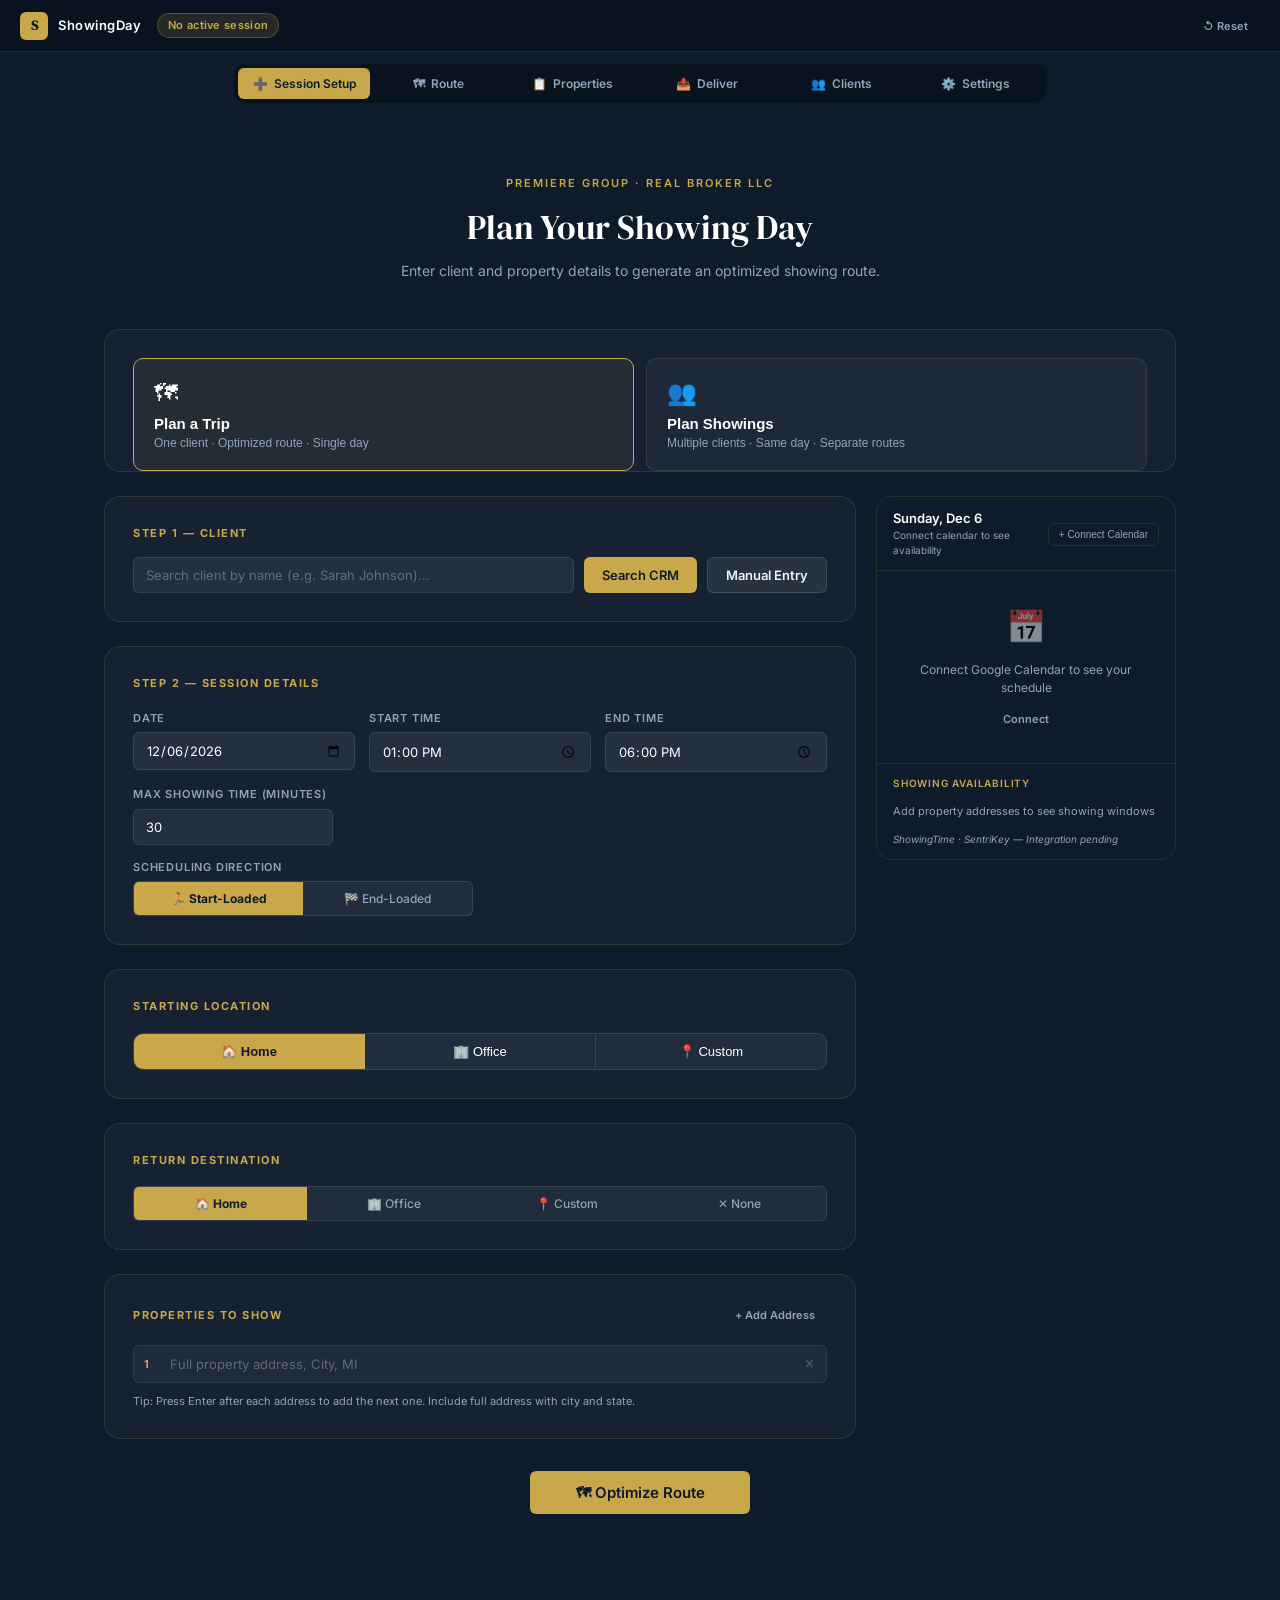
==== commit 269917b1: "Convert Starting Location to Home/Office/Custom toggle; widen layout - Starting Location is now a Ho" ====
--- a/ui/index.html
+++ b/ui/index.html
@@ -168,11 +168,7 @@
         </div>
       </div>
       <div class="form-grid" style="margin-top:14px;">
-        <div class="form-field">
-          <label>Starting Location</label>
-          <input type="text" id="start-address" placeholder="Plainwell, MI 49080">
-        </div>
-        <div class="form-field">
+        <div class="form-field" style="max-width:200px;">
           <label>Max Showing Time (minutes)</label>
           <input type="number" id="max-showing-minutes" value="30" min="15" max="120" step="5">
         </div>
@@ -189,6 +185,19 @@
             </button>
           </div>
         </div>
+      </div>
+    </div>
+
+    <!-- ── Starting Location ── -->
+    <div class="form-section">
+      <div class="section-label">Starting Location</div>
+      <div class="start-location-toggle">
+        <button class="active" data-start="home">🏠 Home</button>
+        <button data-start="office">🏢 Office</button>
+        <button data-start="custom">📍 Custom</button>
+      </div>
+      <div id="start-custom-wrap" style="display:none;margin-top:10px;">
+        <input type="text" id="start-address" placeholder="Custom starting address…">
       </div>
     </div>
 
--- a/ui/style.css
+++ b/ui/style.css
@@ -218,7 +218,7 @@
 
 /* ── Session Start Screen ───────────────────────────────────── */
 #screen-start {
-  max-width: 780px;
+  max-width: 1120px;
   margin: 0 auto;
   padding: 48px 24px;
 }
@@ -465,6 +465,38 @@
   font-weight: 700;
 }
 
+/* ── Starting location toggle (same pattern as return-destination) ── */
+.start-location-toggle {
+  display: flex;
+  background: rgba(255, 255, 255, 0.05);
+  border: 1px solid rgba(255, 255, 255, 0.1);
+  border-radius: 10px;
+  overflow: hidden;
+}
+
+.start-location-toggle button {
+  flex: 1;
+  background: none;
+  border: none;
+  border-right: 1px solid rgba(255, 255, 255, 0.1);
+  color: var(--text-secondary);
+  padding: 10px 8px;
+  font-size: 13px;
+  cursor: pointer;
+  transition: var(--transition);
+  text-align: center;
+}
+
+.start-location-toggle button:last-child {
+  border-right: none;
+}
+
+.start-location-toggle button.active {
+  background: var(--gold);
+  color: var(--navy);
+  font-weight: 700;
+}
+
 /* ── Address list ───────────────────────────────────────────── */
 #address-list {
   display: flex;
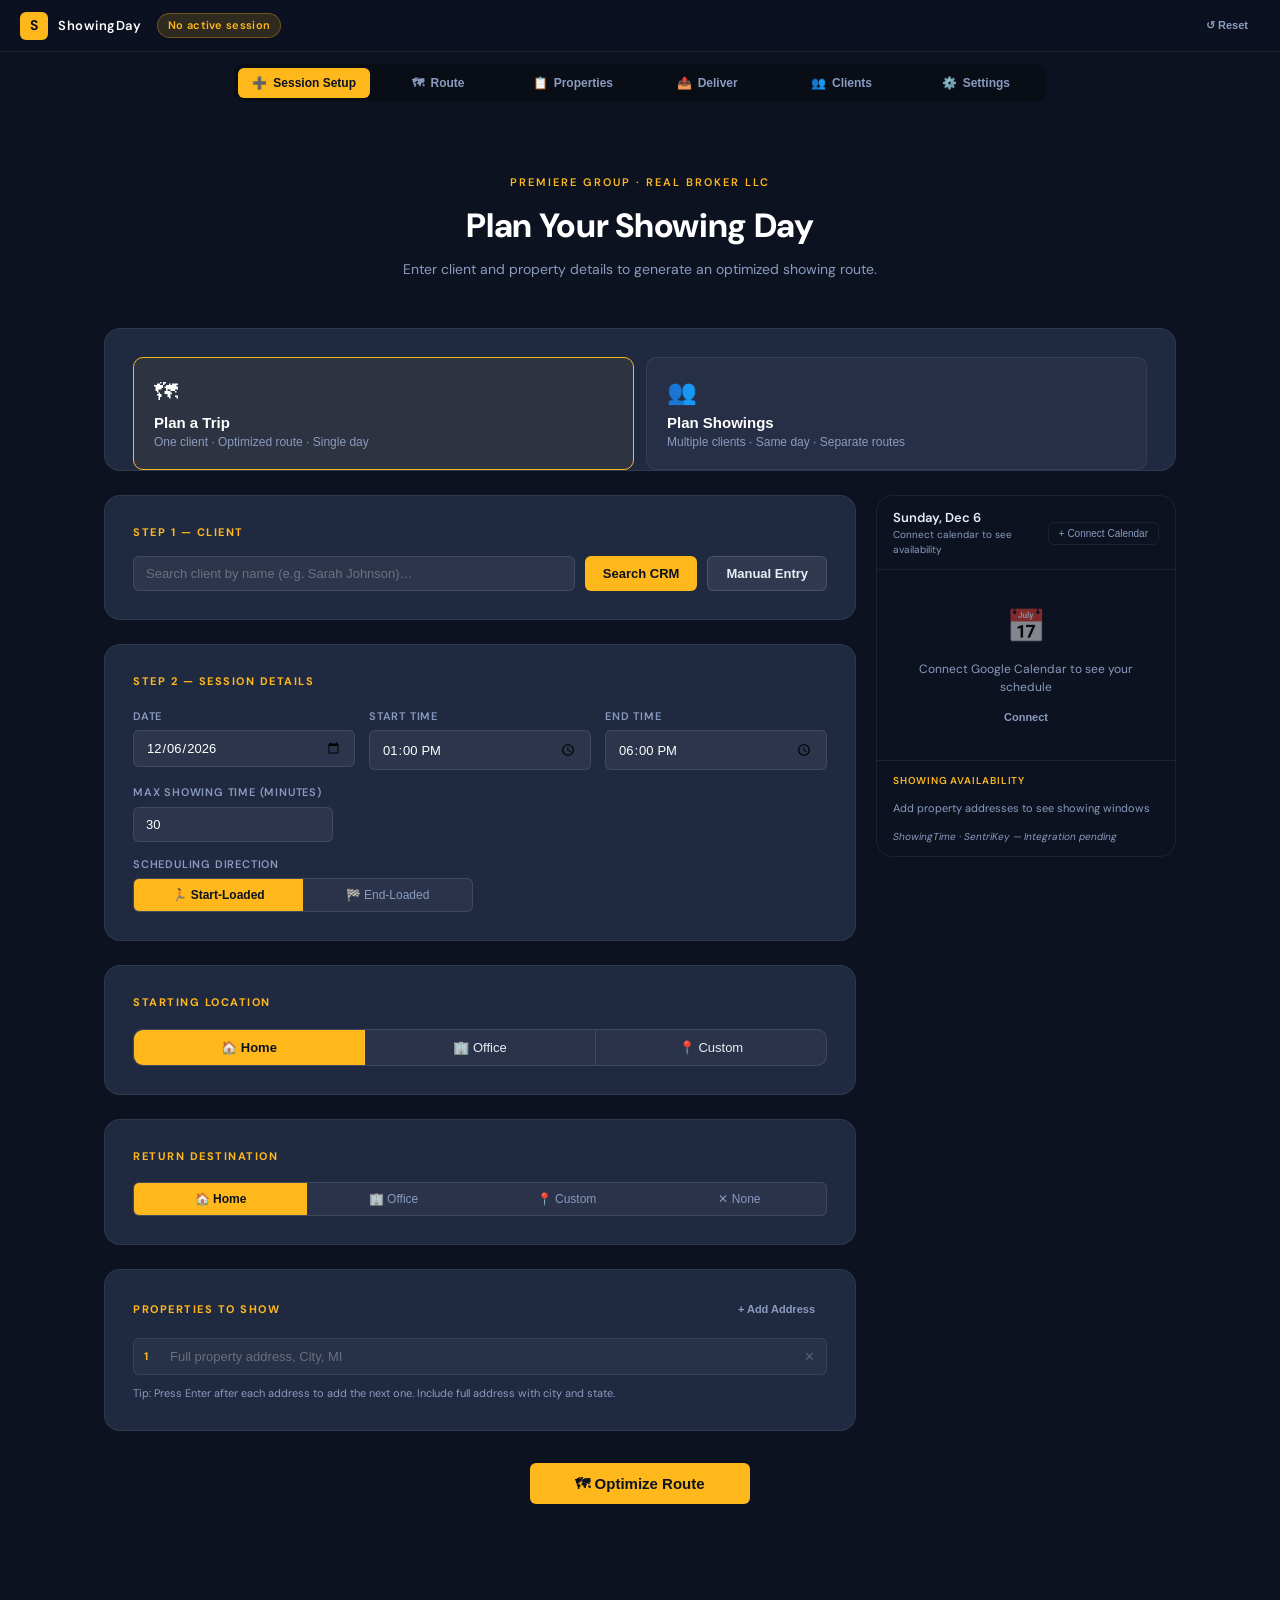
==== commit 6ac05c2d: "Redesign UI to match AgentReferrals look and feel - Landing page: full rewrite — light mode, cream b" ====
--- a/ui/index.html
+++ b/ui/index.html
@@ -4,6 +4,9 @@
   <meta charset="UTF-8">
   <meta name="viewport" content="width=device-width, initial-scale=1.0">
   <title>ShowingDay — PREMIERE Group</title>
+  <link rel="preconnect" href="https://fonts.googleapis.com">
+  <link rel="preconnect" href="https://fonts.gstatic.com" crossorigin>
+  <link href="https://fonts.googleapis.com/css2?family=DM+Sans:ital,opsz,wght@0,9..40,300;0,9..40,400;0,9..40,500;0,9..40,600;0,9..40,700;0,9..40,800&display=swap" rel="stylesheet">
   <link rel="stylesheet" href="style.css">
 </head>
 <body>
--- a/ui/style.css
+++ b/ui/style.css
@@ -1,29 +1,29 @@
 /* ═══════════════════════════════════════════════════════════════
    ShowingDay — Agent UI Stylesheet
-   Design: Dark ops tool meets luxury real estate branding
-   Palette: Navy #0D1B2A base · Gold #C9A84C accent · White text
+   Design: Professional ops tool · Amber accent · DM Sans
+   Palette: #0c1220 base · #FFB81C amber · #e8edf7 text
    ═══════════════════════════════════════════════════════════════ */
 
-@import url('https://fonts.googleapis.com/css2?family=DM+Serif+Display&family=Inter:wght@300;400;500;600;700&display=swap');
+@import url('https://fonts.googleapis.com/css2?family=DM+Sans:ital,opsz,wght@0,9..40,300;0,9..40,400;0,9..40,500;0,9..40,600;0,9..40,700;0,9..40,800;1,9..40,400&display=swap');
 
 /* ── Custom properties ──────────────────────────────────────── */
 :root {
-  --navy:        #0D1B2A;
-  --navy-mid:    #1a2d42;
-  --navy-light:  #243b55;
-  --navy-card:   #162232;
-  --gold:        #C9A84C;
-  --gold-light:  #e0c068;
-  --gold-dim:    #8a6f2e;
+  --navy:        #0c1220;
+  --navy-mid:    #111827;
+  --navy-light:  #1a2232;
+  --navy-card:   #1f2940;
+  --gold:        #FFB81C;
+  --gold-light:  #ffc53d;
+  --gold-dim:    #cc9200;
   --white:       #FFFFFF;
-  --white-soft:  #f0f4f8;
-  --text-muted:  #8fa4bc;
-  --text-mid:    #bccfe0;
-  --border:      rgba(201, 168, 76, 0.15);
-  --border-soft: rgba(255, 255, 255, 0.07);
+  --white-soft:  #e8edf7;
+  --text-muted:  #8a9bbf;
+  --text-mid:    #c0cce0;
+  --border:      rgba(255, 255, 255, 0.07);
+  --border-soft: rgba(255, 255, 255, 0.04);
 
   /* Status colors */
-  --status-tentative:    #C9A84C;
+  --status-tentative:    #FFB81C;
   --status-confirmed:    #27c17c;
   --status-declined:     #e05555;
   --status-pending:      #6b7c93;
@@ -45,22 +45,23 @@
 html { font-size: 14px; }
 
 body {
-  font-family: 'Inter', -apple-system, BlinkMacSystemFont, sans-serif;
+  font-family: 'DM Sans', -apple-system, BlinkMacSystemFont, sans-serif;
   background: var(--navy);
-  color: var(--white);
+  color: var(--white-soft);
+  -webkit-font-smoothing: antialiased;
   min-height: 100vh;
   overflow-x: hidden;
   line-height: 1.5;
 }
 
 /* ── Typography ─────────────────────────────────────────────── */
-.display-font { font-family: 'DM Serif Display', serif; }
-
-h1, h2, h3 { font-family: 'DM Serif Display', serif; font-weight: 400; }
-
-h1 { font-size: 2rem; }
-h2 { font-size: 1.5rem; }
-h3 { font-size: 1.15rem; }
+.display-font { font-family: 'DM Sans', sans-serif; font-weight: 800; }
+
+h1, h2, h3 { font-family: 'DM Sans', sans-serif; font-weight: 700; letter-spacing: -0.3px; }
+
+h1 { font-size: 2rem; font-weight: 800; }
+h2 { font-size: 1.5rem; font-weight: 700; }
+h3 { font-size: 1.15rem; font-weight: 700; }
 
 .mono { font-family: 'SF Mono', 'Fira Code', 'Cascadia Code', monospace; }
 
@@ -69,9 +70,9 @@
   position: fixed;
   top: 0; left: 0; right: 0;
   z-index: 1000;
-  background: rgba(10, 20, 32, 0.97);
-  backdrop-filter: blur(12px);
-  border-bottom: 1px solid var(--border);
+  background: rgba(12, 18, 32, 0.97);
+  backdrop-filter: blur(14px);
+  border-bottom: 1px solid rgba(255, 255, 255, 0.08);
   padding: 0 20px;
   height: 52px;
   display: flex;
@@ -98,7 +99,7 @@
   font-size: 14px;
   font-weight: 700;
   color: var(--navy);
-  font-family: 'DM Serif Display', serif;
+  font-family: 'DM Sans', sans-serif; font-weight: 700;
 }
 
 .status-bar-brand .brand-name {
@@ -129,9 +130,9 @@
 }
 
 .status-pill.session-date {
-  background: rgba(201, 168, 76, 0.15);
+  background: rgba(255, 184, 28, 0.15);
   color: var(--gold);
-  border: 1px solid rgba(201, 168, 76, 0.3);
+  border: 1px solid rgba(255, 184, 28, 0.3);
 }
 
 .status-pill.client-name {
@@ -297,7 +298,7 @@
 }
 
 .client-card-info .client-name {
-  font-family: 'DM Serif Display', serif;
+  font-family: 'DM Sans', sans-serif; font-weight: 700;
   font-size: 17px;
   color: var(--white);
   margin-bottom: 2px;
@@ -395,8 +396,8 @@
 select:focus,
 textarea:focus {
   border-color: var(--gold);
-  background: rgba(201, 168, 76, 0.06);
-  box-shadow: 0 0 0 3px rgba(201, 168, 76, 0.1);
+  background: rgba(255, 184, 28, 0.06);
+  box-shadow: 0 0 0 3px rgba(255, 184, 28, 0.1);
 }
 
 input::placeholder { color: rgba(255, 255, 255, 0.3); }
@@ -595,7 +596,7 @@
 
 .btn-primary:hover:not(:disabled) {
   background: var(--gold-light);
-  box-shadow: 0 4px 16px rgba(201, 168, 76, 0.3);
+  box-shadow: 0 4px 16px rgba(255, 184, 28, 0.3);
   transform: translateY(-1px);
 }
 
@@ -738,8 +739,8 @@
 }
 
 .route-stop-card:hover {
-  border-color: rgba(201, 168, 76, 0.3);
-  background: rgba(201, 168, 76, 0.04);
+  border-color: rgba(255, 184, 28, 0.3);
+  background: rgba(255, 184, 28, 0.04);
 }
 
 .route-stop-header {
@@ -765,7 +766,7 @@
 }
 
 .stop-address {
-  font-family: 'DM Serif Display', serif;
+  font-family: 'DM Sans', sans-serif; font-weight: 700;
   font-size: 14px;
   color: var(--white);
   line-height: 1.3;
@@ -811,8 +812,8 @@
 
 .route-warning-banner {
   margin: 0 12px 8px;
-  background: rgba(201, 168, 76, 0.12);
-  border: 1px solid rgba(201, 168, 76, 0.3);
+  background: rgba(255, 184, 28, 0.12);
+  border: 1px solid rgba(255, 184, 28, 0.3);
   border-radius: var(--radius-sm);
   padding: 10px 14px;
   font-size: 12px;
@@ -856,7 +857,7 @@
   transition: var(--transition);
 }
 
-.property-card:hover { border-color: rgba(201, 168, 76, 0.25); }
+.property-card:hover { border-color: rgba(255, 184, 28, 0.25); }
 
 .property-card-header {
   display: flex;
@@ -886,7 +887,7 @@
 }
 
 .prop-address {
-  font-family: 'DM Serif Display', serif;
+  font-family: 'DM Sans', sans-serif; font-weight: 700;
   font-size: 16px;
   white-space: nowrap;
   overflow: hidden;
@@ -920,9 +921,9 @@
 .badge::before { content: ''; width: 6px; height: 6px; border-radius: 50%; background: currentColor; }
 
 .badge-tentative {
-  background: rgba(201, 168, 76, 0.15);
+  background: rgba(255, 184, 28, 0.15);
   color: var(--status-tentative);
-  border: 1px solid rgba(201, 168, 76, 0.35);
+  border: 1px solid rgba(255, 184, 28, 0.35);
 }
 
 .badge-confirmed {
@@ -1077,7 +1078,7 @@
 .disclosure-upload:hover,
 .disclosure-upload.dragover {
   border-color: var(--gold);
-  background: rgba(201, 168, 76, 0.05);
+  background: rgba(255, 184, 28, 0.05);
 }
 
 .disclosure-upload .upload-icon { font-size: 24px; margin-bottom: 6px; }
@@ -1140,7 +1141,7 @@
 }
 
 .red-flag-severity.monitor {
-  background: rgba(201, 168, 76, 0.2);
+  background: rgba(255, 184, 28, 0.2);
   color: var(--status-tentative);
 }
 
@@ -1190,7 +1191,7 @@
 .delivery-stat .ds-num {
   font-size: 32px;
   font-weight: 700;
-  font-family: 'DM Serif Display', serif;
+  font-family: 'DM Sans', sans-serif; font-weight: 700;
   color: var(--gold);
 }
 
@@ -1260,8 +1261,8 @@
 
 /* ── Plan display ───────────────────────────────────────────── */
 .plan-display {
-  background: rgba(201, 168, 76, 0.06);
-  border: 1px solid rgba(201, 168, 76, 0.25);
+  background: rgba(255, 184, 28, 0.06);
+  border: 1px solid rgba(255, 184, 28, 0.25);
   border-radius: var(--radius);
   padding: 16px 18px;
   margin-bottom: 16px;
@@ -1469,7 +1470,7 @@
 /* ── Google Places autocomplete dropdown ───────────────────────── */
 .pac-container {
   background: #1a2d42;
-  border: 1px solid rgba(201, 168, 76, 0.3);
+  border: 1px solid rgba(255, 184, 28, 0.3);
   border-radius: 6px;
   box-shadow: 0 8px 24px rgba(0,0,0,0.4);
   font-family: 'Inter', sans-serif;
@@ -1482,10 +1483,10 @@
   cursor: pointer;
 }
 .pac-item:hover, .pac-item-selected {
-  background: rgba(201, 168, 76, 0.15);
-}
-.pac-item-query { color: #c9a84c; }
-.pac-matched { color: #c9a84c; font-weight: 600; }
+  background: rgba(255, 184, 28, 0.15);
+}
+.pac-item-query { color: #FFB81C; }
+.pac-matched { color: #FFB81C; font-weight: 600; }
 .pac-logo::after { display: none; }
 
 /* ── Settings screen ───────────────────────────────────────────── */
@@ -1977,7 +1978,7 @@
 }
 
 .client-stat-number {
-  font-family: 'DM Serif Display', serif;
+  font-family: 'DM Sans', sans-serif; font-weight: 700;
   font-size: 36px;
   color: var(--gold);
   line-height: 1;
@@ -2579,7 +2580,7 @@
   position: absolute;
   left: 0;
   right: 0;
-  background: rgba(201, 168, 76, 0.18);
+  background: rgba(255, 184, 28, 0.18);
   border: 1.5px solid var(--gold);
   border-radius: 4px;
   z-index: 3;
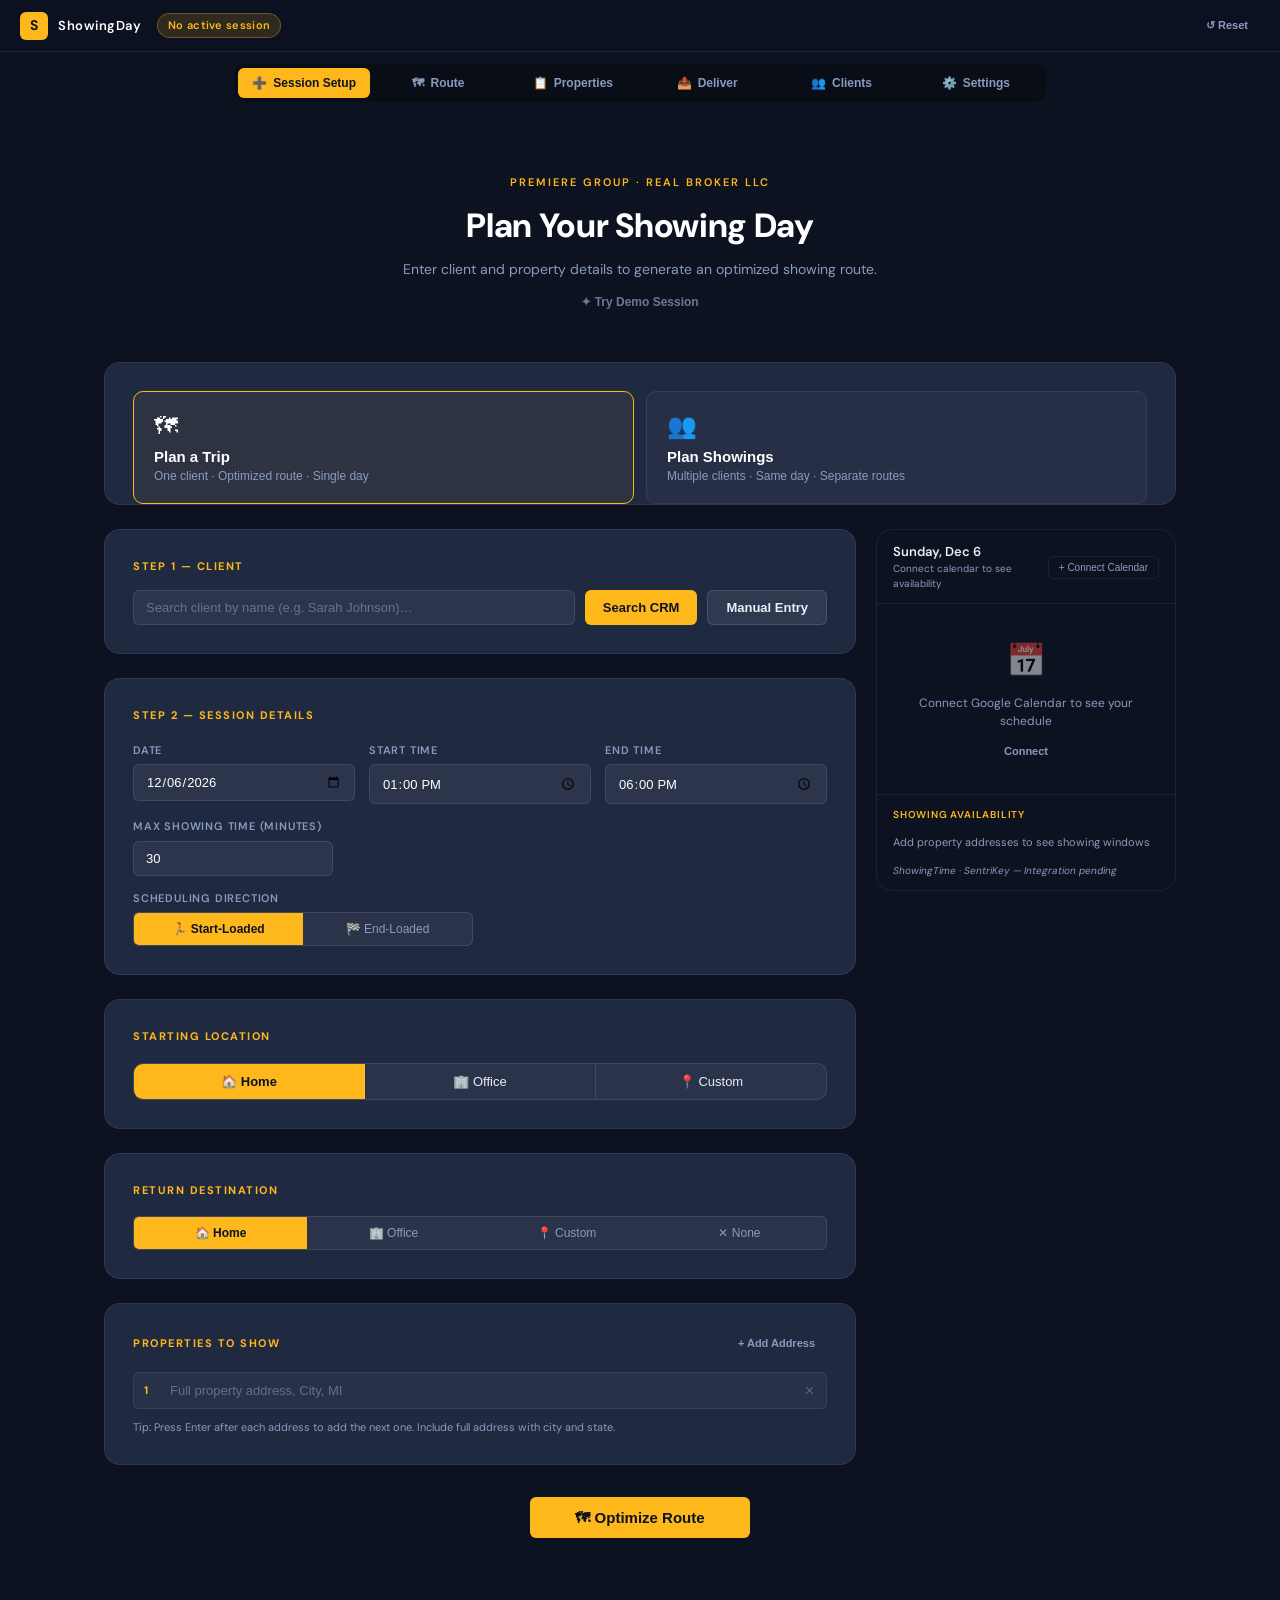
==== commit b8d3c50b: "Add demo session, data disclaimer, and Read to me TTS feature - DEMO_SESSION / DEMO_RESEARCH / DEMO_" ====
--- a/ui/index.html
+++ b/ui/index.html
@@ -16,6 +16,9 @@
 ════════════════════════════════════════════════════════════════ -->
 <div id="status-bar">
   <div class="status-bar-brand">
+    <button id="btn-back" onclick="goBack()" title="Go back" style="display:none;">
+      ← Back
+    </button>
     <div class="logo-icon">S</div>
     <span class="brand-name">ShowingDay</span>
   </div>
@@ -74,6 +77,9 @@
       <div class="eyebrow">PREMIERE Group · Real Broker LLC</div>
       <h1>Plan Your Showing Day</h1>
       <p class="subtitle">Enter client and property details to generate an optimized showing route.</p>
+      <button class="btn btn-ghost btn-sm" id="btn-load-demo" onclick="loadDemoSession()" style="margin-top:10px;font-size:12px;opacity:0.75;">
+        ✦ Try Demo Session
+      </button>
     </div>
 
     <!-- ── Mode Selector ── -->
@@ -348,6 +354,9 @@
       <div class="route-actions">
         <button class="btn btn-primary btn-full" id="btn-add-calendar">
           📅 Add to Calendar
+        </button>
+        <button class="btn-showingcart btn-full" id="btn-export-showingcart" onclick="exportShowingCart()">
+          🏡 Export ShowingCart — Copy All Requests
         </button>
         <button class="btn btn-secondary btn-full" id="btn-goto-status">
           Continue to Properties →
--- a/ui/style.css
+++ b/ui/style.css
@@ -86,6 +86,29 @@
   align-items: center;
   gap: 10px;
   flex-shrink: 0;
+}
+
+#btn-back {
+  display: none; /* shown/hidden by JS */
+  align-items: center;
+  gap: 5px;
+  background: none;
+  border: 1px solid rgba(255, 255, 255, 0.12);
+  color: var(--text-muted);
+  font-family: 'DM Sans', sans-serif;
+  font-size: 12px;
+  font-weight: 600;
+  padding: 4px 10px;
+  border-radius: 100px;
+  cursor: pointer;
+  transition: all 0.15s ease;
+  white-space: nowrap;
+}
+
+#btn-back:hover {
+  border-color: rgba(255, 255, 255, 0.25);
+  color: var(--white-soft);
+  background: rgba(255, 255, 255, 0.05);
 }
 
 .status-bar-brand .logo-icon {
@@ -2673,3 +2696,413 @@
   flex-shrink: 0;
   margin-left: 6px;
 }
+
+/* ═══════════════════════════════════════════════════════
+   ShowingTime Integration — new components
+   ═══════════════════════════════════════════════════════ */
+
+/* ── Counter-offer status badge ─────────────────────── */
+.badge-counter {
+  background: rgba(251, 146, 60, 0.15);
+  color: #fb923c;
+  border: 1px solid rgba(251, 146, 60, 0.35);
+}
+
+/* ── Counter-offer banner ────────────────────────────── */
+.counter-offer-banner {
+  margin: 0 20px 0;
+  background: rgba(251, 146, 60, 0.08);
+  border: 1px solid rgba(251, 146, 60, 0.3);
+  border-radius: var(--radius);
+  padding: 12px 16px;
+  display: flex;
+  align-items: center;
+  gap: 12px;
+  flex-wrap: wrap;
+}
+
+.counter-offer-banner .counter-icon { font-size: 18px; flex-shrink: 0; }
+
+.counter-offer-body { flex: 1; min-width: 0; }
+
+.counter-offer-label {
+  font-size: 11px;
+  font-weight: 700;
+  color: #fb923c;
+  text-transform: uppercase;
+  letter-spacing: 0.05em;
+  margin-bottom: 3px;
+}
+
+.counter-offer-time {
+  font-size: 13px;
+  font-weight: 600;
+  color: var(--white-soft);
+}
+
+.counter-offer-actions {
+  display: flex;
+  gap: 8px;
+  flex-shrink: 0;
+}
+
+.btn-counter-accept {
+  background: rgba(39, 193, 124, 0.15);
+  border: 1px solid rgba(39, 193, 124, 0.4);
+  color: #27c17c;
+  font-size: 12px;
+  font-weight: 700;
+  padding: 6px 14px;
+  border-radius: var(--radius-sm);
+  cursor: pointer;
+  transition: var(--transition);
+}
+
+.btn-counter-accept:hover {
+  background: rgba(39, 193, 124, 0.25);
+}
+
+.btn-counter-decline {
+  background: rgba(224, 85, 85, 0.1);
+  border: 1px solid rgba(224, 85, 85, 0.35);
+  color: var(--status-declined);
+  font-size: 12px;
+  font-weight: 700;
+  padding: 6px 14px;
+  border-radius: var(--radius-sm);
+  cursor: pointer;
+  transition: var(--transition);
+}
+
+.btn-counter-decline:hover {
+  background: rgba(224, 85, 85, 0.2);
+}
+
+/* ── Access info panel (lockbox, instructions, agent) ── */
+.access-info-panel {
+  margin: 0 20px 16px;
+  background: rgba(39, 193, 124, 0.06);
+  border: 1px solid rgba(39, 193, 124, 0.2);
+  border-radius: var(--radius);
+  padding: 14px 16px;
+}
+
+.access-info-title {
+  font-size: 10px;
+  font-weight: 700;
+  text-transform: uppercase;
+  letter-spacing: 0.08em;
+  color: #27c17c;
+  margin-bottom: 12px;
+  display: flex;
+  align-items: center;
+  gap: 6px;
+}
+
+.access-row {
+  display: flex;
+  align-items: flex-start;
+  gap: 10px;
+  margin-bottom: 8px;
+}
+
+.access-row:last-child { margin-bottom: 0; }
+
+.access-row-label {
+  font-size: 10px;
+  font-weight: 700;
+  color: var(--text-muted);
+  text-transform: uppercase;
+  letter-spacing: 0.05em;
+  min-width: 80px;
+  padding-top: 1px;
+  flex-shrink: 0;
+}
+
+.access-row-value {
+  font-size: 13px;
+  color: var(--white-soft);
+  line-height: 1.5;
+}
+
+.lockbox-code-value {
+  font-family: 'SF Mono', 'Fira Code', monospace;
+  font-size: 20px;
+  font-weight: 700;
+  color: var(--white);
+  letter-spacing: 0.15em;
+  background: rgba(255, 255, 255, 0.07);
+  padding: 4px 12px;
+  border-radius: 6px;
+  border: 1px solid rgba(255, 255, 255, 0.12);
+  display: inline-block;
+}
+
+/* ── Post-showing feedback ───────────────────────────── */
+.feedback-section {
+  padding: 14px 20px;
+  border-top: 1px solid var(--border-soft);
+}
+
+.feedback-label {
+  font-size: 10px;
+  font-weight: 700;
+  text-transform: uppercase;
+  letter-spacing: 0.08em;
+  color: var(--text-muted);
+  margin-bottom: 10px;
+}
+
+.feedback-buttons {
+  display: flex;
+  gap: 8px;
+  margin-bottom: 10px;
+  flex-wrap: wrap;
+}
+
+.btn-feedback {
+  font-size: 13px;
+  font-weight: 600;
+  padding: 7px 16px;
+  border-radius: var(--radius);
+  cursor: pointer;
+  border: 1px solid var(--border);
+  background: transparent;
+  color: var(--text-muted);
+  transition: var(--transition);
+  display: flex;
+  align-items: center;
+  gap: 6px;
+}
+
+.btn-feedback:hover { border-color: var(--border-strong); color: var(--white-soft); }
+
+.btn-feedback.active-love {
+  background: rgba(255, 70, 70, 0.12);
+  border-color: rgba(255, 70, 70, 0.4);
+  color: #ff6b6b;
+}
+
+.btn-feedback.active-like {
+  background: rgba(255, 184, 28, 0.12);
+  border-color: rgba(255, 184, 28, 0.4);
+  color: var(--gold);
+}
+
+.btn-feedback.active-pass {
+  background: rgba(107, 124, 147, 0.15);
+  border-color: rgba(107, 124, 147, 0.4);
+  color: var(--text-muted);
+}
+
+.feedback-notes-input {
+  width: 100%;
+  background: rgba(255, 255, 255, 0.05);
+  border: 1px solid var(--border);
+  border-radius: var(--radius-sm);
+  color: var(--white-soft);
+  font-family: 'DM Sans', sans-serif;
+  font-size: 12px;
+  padding: 8px 10px;
+  resize: none;
+  outline: none;
+  transition: border-color 0.2s;
+}
+
+.feedback-notes-input:focus {
+  border-color: rgba(255, 184, 28, 0.4);
+}
+
+.feedback-notes-input::placeholder { color: rgba(255,255,255,0.2); }
+
+.btn-save-feedback {
+  margin-top: 8px;
+  font-size: 12px;
+  font-weight: 700;
+  padding: 6px 16px;
+  background: var(--gold);
+  border: none;
+  border-radius: var(--radius-sm);
+  color: var(--navy);
+  cursor: pointer;
+  transition: var(--transition);
+}
+
+.btn-save-feedback:hover { background: var(--gold-light); }
+
+/* ── ShowingCart export modal ────────────────────────── */
+.showingcart-modal .cart-block-item {
+  background: rgba(255, 255, 255, 0.04);
+  border: 1px solid var(--border);
+  border-radius: var(--radius);
+  padding: 12px 14px;
+  margin-bottom: 10px;
+}
+
+.showingcart-modal .cart-addr {
+  font-size: 13px;
+  font-weight: 700;
+  color: var(--white-soft);
+  margin-bottom: 4px;
+}
+
+.showingcart-modal .cart-time {
+  font-size: 11px;
+  color: var(--text-muted);
+  margin-bottom: 8px;
+}
+
+.showingcart-modal .cart-mls-input {
+  display: flex;
+  align-items: center;
+  gap: 8px;
+}
+
+.showingcart-modal .cart-mls-label {
+  font-size: 11px;
+  color: var(--text-muted);
+  white-space: nowrap;
+}
+
+.showingcart-modal .cart-mls-field {
+  flex: 1;
+  background: rgba(255, 255, 255, 0.06);
+  border: 1px solid var(--border);
+  border-radius: var(--radius-sm);
+  color: var(--white-soft);
+  font-family: 'DM Sans', sans-serif;
+  font-size: 12px;
+  padding: 5px 10px;
+  outline: none;
+  transition: border-color 0.2s;
+}
+
+.showingcart-modal .cart-mls-field:focus {
+  border-color: rgba(255, 184, 28, 0.4);
+}
+
+.showingcart-text-output {
+  background: rgba(0, 0, 0, 0.25);
+  border: 1px solid var(--border);
+  border-radius: var(--radius);
+  padding: 14px;
+  font-family: 'SF Mono', 'Fira Code', monospace;
+  font-size: 11px;
+  color: var(--text-mid);
+  white-space: pre-wrap;
+  max-height: 320px;
+  overflow-y: auto;
+  margin-top: 14px;
+}
+
+/* ── Route sidebar ShowingCart button ────────────────── */
+.btn-showingcart {
+  background: rgba(167, 139, 250, 0.12);
+  border: 1px solid rgba(167, 139, 250, 0.35);
+  color: #a78bfa;
+  font-size: 13px;
+  font-weight: 700;
+  padding: 10px;
+  border-radius: var(--radius);
+  cursor: pointer;
+  width: 100%;
+  transition: var(--transition);
+  display: flex;
+  align-items: center;
+  justify-content: center;
+  gap: 8px;
+}
+
+.btn-showingcart:hover {
+  background: rgba(167, 139, 250, 0.2);
+  border-color: rgba(167, 139, 250, 0.5);
+}
+
+/* ── MLS number input in property card ───────────────── */
+.mls-input-row {
+  display: flex;
+  align-items: center;
+  gap: 8px;
+  padding: 10px 20px;
+  border-bottom: 1px solid var(--border-soft);
+}
+
+.mls-input-label {
+  font-size: 11px;
+  color: var(--text-muted);
+  flex-shrink: 0;
+  font-weight: 600;
+}
+
+.mls-input-field {
+  flex: 1;
+  background: rgba(255, 255, 255, 0.05);
+  border: 1px solid var(--border);
+  border-radius: var(--radius-sm);
+  color: var(--white-soft);
+  font-family: 'DM Sans', sans-serif;
+  font-size: 12px;
+  padding: 5px 10px;
+  outline: none;
+  transition: border-color 0.2s;
+}
+
+.mls-input-field:focus { border-color: rgba(255, 184, 28, 0.4); }
+.mls-input-field::placeholder { color: rgba(255,255,255,0.2); }
+
+/* ── Read to me / TTS ──────────────────────────────────────── */
+.research-actions {
+  display: flex;
+  gap: 8px;
+  margin-top: 10px;
+  margin-bottom: 4px;
+}
+
+.btn-speak {
+  display: inline-flex;
+  align-items: center;
+  gap: 6px;
+  padding: 6px 14px;
+  border-radius: 100px;
+  background: rgba(255, 184, 28, 0.1);
+  border: 1px solid rgba(255, 184, 28, 0.25);
+  color: var(--gold);
+  font-family: 'DM Sans', sans-serif;
+  font-size: 12px;
+  font-weight: 600;
+  cursor: pointer;
+  transition: background 0.2s, border-color 0.2s;
+}
+
+.btn-speak:hover {
+  background: rgba(255, 184, 28, 0.18);
+  border-color: rgba(255, 184, 28, 0.45);
+}
+
+.btn-speak.speaking {
+  background: rgba(255, 184, 28, 0.2);
+  border-color: var(--gold);
+  animation: speak-pulse 1.4s ease-in-out infinite;
+}
+
+@keyframes speak-pulse {
+  0%, 100% { box-shadow: 0 0 0 0 rgba(255, 184, 28, 0.3); }
+  50%       { box-shadow: 0 0 0 6px rgba(255, 184, 28, 0); }
+}
+
+/* ── Data disclaimer ───────────────────────────────────────── */
+.data-disclaimer {
+  margin-top: 8px;
+  padding: 6px 10px;
+  background: rgba(255, 255, 255, 0.03);
+  border-left: 2px solid rgba(255, 184, 28, 0.3);
+  border-radius: 0 4px 4px 0;
+  font-size: 11px;
+  color: var(--text-muted);
+  font-style: italic;
+}
+
+.data-disclaimer strong {
+  color: rgba(255, 184, 28, 0.6);
+  font-style: normal;
+}
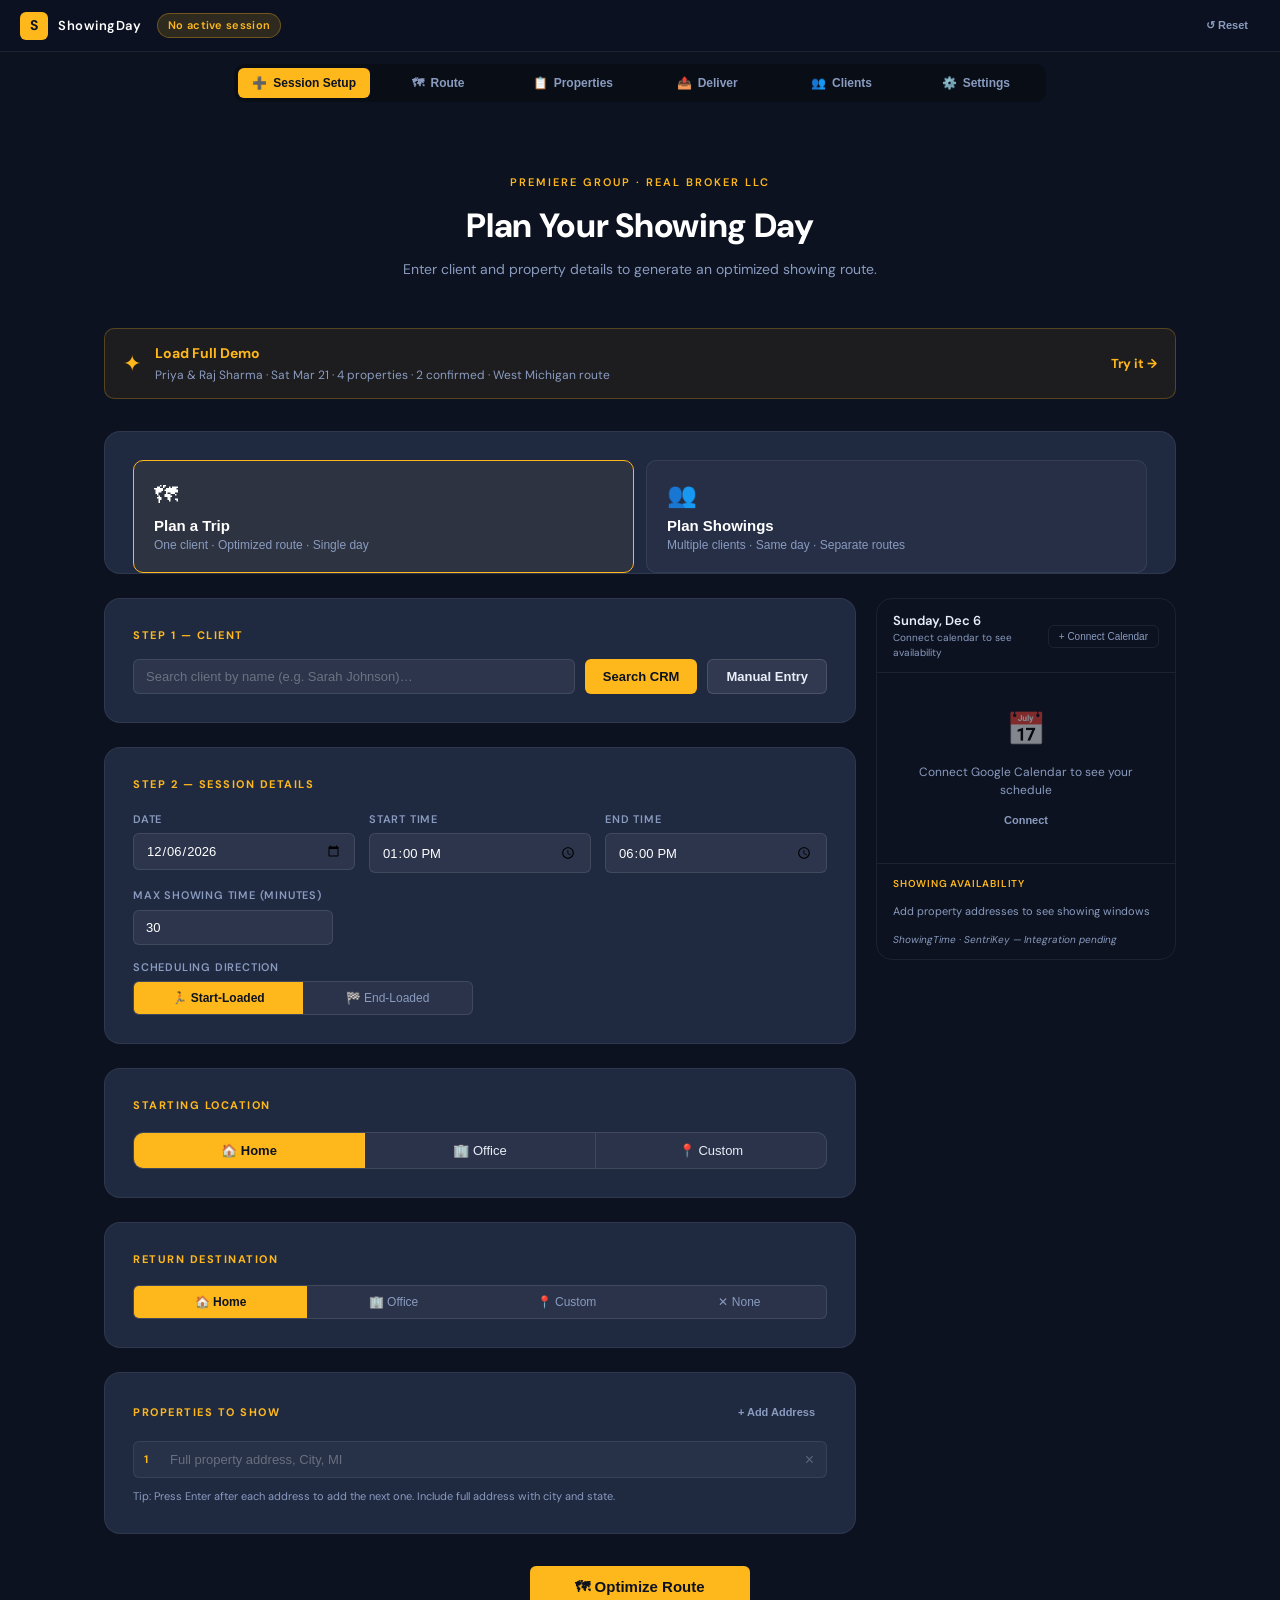
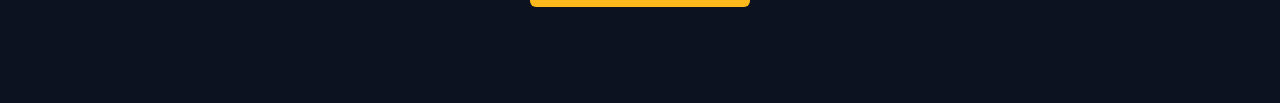
==== commit bc1bd711: "Build comprehensive demo mode with full realistic data across all tabs Demo data (DEMO_CLIENTS, DEMO" ====
--- a/ui/index.html
+++ b/ui/index.html
@@ -77,9 +77,18 @@
       <div class="eyebrow">PREMIERE Group · Real Broker LLC</div>
       <h1>Plan Your Showing Day</h1>
       <p class="subtitle">Enter client and property details to generate an optimized showing route.</p>
-      <button class="btn btn-ghost btn-sm" id="btn-load-demo" onclick="loadDemoSession()" style="margin-top:10px;font-size:12px;opacity:0.75;">
-        ✦ Try Demo Session
-      </button>
+    </div>
+
+    <!-- ── Demo banner ── -->
+    <div class="demo-banner" id="demo-banner" onclick="loadDemoSession()">
+      <div class="demo-banner-left">
+        <span class="demo-icon">✦</span>
+        <div>
+          <div class="demo-title">Load Full Demo</div>
+          <div class="demo-sub">Priya &amp; Raj Sharma · Sat Mar 21 · 4 properties · 2 confirmed · West Michigan route</div>
+        </div>
+      </div>
+      <div class="demo-cta">Try it →</div>
     </div>
 
     <!-- ── Mode Selector ── -->
@@ -406,54 +415,100 @@
   ════════════════════════════════════════════════ -->
   <div class="screen" id="screen-delivery">
 
-    <h2 class="section-title display-font">Deliver to Client</h2>
-    <p class="section-subtitle">Generate the client-facing page and send via Gmail.</p>
-
-    <!-- Summary counts -->
-    <div class="delivery-summary">
-      <div class="delivery-stat">
-        <div class="ds-num" id="delivery-count-confirmed">—</div>
-        <div class="ds-label">Confirmed</div>
-      </div>
-      <div class="delivery-stat">
-        <div class="ds-num" id="delivery-count-declined">—</div>
-        <div class="ds-label">Declined</div>
-      </div>
-      <div class="delivery-stat">
-        <div class="ds-num" id="delivery-count-pending">—</div>
-        <div class="ds-label">Pending</div>
-      </div>
-    </div>
-
-    <!-- Build page -->
-    <div class="delivery-form">
-      <div class="section-label">Client Page Options</div>
-      <div style="display:flex;align-items:center;gap:10px;margin-bottom:16px;">
-        <input type="checkbox" id="toggle-red-flags" style="width:auto;">
-        <label for="toggle-red-flags" style="font-size:13px;color:var(--text-muted);cursor:pointer;">
-          Include disclosure red flags on client page
+    <div class="screen-header" style="margin-bottom:24px;">
+      <h2 class="section-title display-font" style="margin:0 0 4px;">Client Notifications</h2>
+      <p class="section-subtitle" style="margin:0;">Keep your client informed at every step — from booking to the front door.</p>
+    </div>
+
+    <!-- Client info bar -->
+    <div class="delivery-client-bar" id="delivery-client-bar">
+      <div class="dcb-info">
+        <span class="dcb-name" id="dcb-client-name">No client selected</span>
+        <span class="dcb-email" id="dcb-client-email">—</span>
+      </div>
+      <div class="delivery-summary-mini">
+        <span class="dsm-item dsm-confirmed"><span id="delivery-count-confirmed">0</span> confirmed</span>
+        <span class="dsm-item dsm-pending"><span id="delivery-count-pending">0</span> pending</span>
+        <span class="dsm-item dsm-declined"><span id="delivery-count-declined">0</span> declined</span>
+      </div>
+    </div>
+
+    <!-- ── Step 1: Early Itinerary Preview ── -->
+    <div class="delivery-stage">
+      <div class="delivery-stage-label">
+        <span class="stage-num">1</span>
+        <div>
+          <div class="stage-title">Send Itinerary Preview</div>
+          <div class="stage-desc">Let your client know showings are being arranged. Sends a "here's what we're planning" email with the proposed schedule — showings still show as Pending.</div>
+        </div>
+      </div>
+      <div class="delivery-form-inner">
+        <div class="form-field" style="margin-bottom:14px;">
+          <label>Client Email</label>
+          <input type="email" id="delivery-email" placeholder="Auto-filled from CRM lookup">
+        </div>
+        <button class="btn btn-secondary" id="btn-send-preview">
+          📋 Send Preview — "We're Booking Your Showings"
+        </button>
+        <div id="preview-sent-badge" style="display:none;" class="sent-badge">✓ Preview sent</div>
+      </div>
+    </div>
+
+    <!-- ── Step 2: Auto-Notify on Confirmation ── -->
+    <div class="delivery-stage">
+      <div class="delivery-stage-label">
+        <span class="stage-num">2</span>
+        <div>
+          <div class="stage-title">Auto-Notify on Each Confirmation</div>
+          <div class="stage-desc">When ShowingTime confirms a showing (automatically via webhook or manually), your client receives an immediate alert: address, confirmed time, and next steps.</div>
+        </div>
+      </div>
+      <div class="delivery-form-inner">
+        <label class="toggle-row" id="auto-notify-toggle-row">
+          <div class="toggle-switch-wrap">
+            <input type="checkbox" id="toggle-auto-notify" onchange="toggleAutoNotify(this.checked)">
+            <span class="toggle-slider"></span>
+          </div>
+          <span class="toggle-label">Auto-notify client when each showing is confirmed</span>
         </label>
-      </div>
-      <div style="display:flex;gap:10px;align-items:center;">
-        <button class="btn btn-primary" id="btn-build-page">Build Client Page</button>
-        <a id="client-page-preview-link" href="#" target="_blank" class="btn btn-secondary" style="display:none;">
-          Preview Page
-        </a>
-      </div>
-    </div>
-
-    <!-- Send email -->
-    <div class="delivery-form">
-      <div class="section-label">Send to Client</div>
-      <div class="form-field" style="margin-bottom:14px;">
-        <label>Client Email</label>
-        <input type="email" id="delivery-email" placeholder="Auto-filled from CRM lookup">
-      </div>
-      <button class="btn btn-primary btn-lg" id="btn-send-client" style="min-width:200px;">
-        📧 Send to Client
-      </button>
-      <div class="text-xs text-muted mt-8">
-        Gmail API required. If not configured, a copyable email draft will appear below.
+        <div id="auto-notify-status" class="auto-notify-status" style="display:none;">
+          When the next ShowingTime confirmation arrives, your client will be notified automatically.
+        </div>
+        <!-- Notification log -->
+        <div id="notification-log" class="notification-log"></div>
+      </div>
+    </div>
+
+    <!-- ── Step 3: Full Itinerary Delivery ── -->
+    <div class="delivery-stage">
+      <div class="delivery-stage-label">
+        <span class="stage-num">3</span>
+        <div>
+          <div class="stage-title">Send Full Showing Day Itinerary</div>
+          <div class="stage-desc">All confirmed showings are finalized. Build the client page and send — includes schedule, property summaries, Google Maps links, and a calendar invite.</div>
+        </div>
+      </div>
+      <div class="delivery-form-inner">
+        <div style="display:flex;align-items:center;gap:10px;margin-bottom:16px;">
+          <input type="checkbox" id="toggle-red-flags" style="width:auto;">
+          <label for="toggle-red-flags" style="font-size:13px;color:var(--text-muted);cursor:pointer;">
+            Include disclosure red flags on client page
+          </label>
+        </div>
+        <div style="display:flex;gap:10px;align-items:center;flex-wrap:wrap;">
+          <button class="btn btn-primary btn-lg" id="btn-build-page" style="min-width:200px;">
+            🏠 Build &amp; Send Full Itinerary
+          </button>
+          <a id="client-page-preview-link" href="#" target="_blank" class="btn btn-secondary" style="display:none;">
+            Preview Page
+          </a>
+        </div>
+        <div class="text-xs text-muted mt-8">
+          Gmail API required. If not configured, a copyable email draft will appear below.
+        </div>
+        <button class="btn btn-ghost btn-sm" id="btn-send-client" style="display:none;margin-top:10px;">
+          📧 Send to Client
+        </button>
       </div>
     </div>
 
--- a/ui/style.css
+++ b/ui/style.css
@@ -3106,3 +3106,285 @@
   color: rgba(255, 184, 28, 0.6);
   font-style: normal;
 }
+
+/* ── Deliver screen redesign ───────────────────────────────── */
+.delivery-client-bar {
+  display: flex;
+  align-items: center;
+  justify-content: space-between;
+  background: var(--navy-card);
+  border: 1px solid var(--border);
+  border-radius: var(--radius);
+  padding: 14px 18px;
+  margin-bottom: 24px;
+  gap: 16px;
+  flex-wrap: wrap;
+}
+
+.dcb-name {
+  font-weight: 700;
+  font-size: 15px;
+  color: var(--white-soft);
+  display: block;
+}
+
+.dcb-email {
+  font-size: 12px;
+  color: var(--text-muted);
+  margin-top: 2px;
+  display: block;
+}
+
+.delivery-summary-mini {
+  display: flex;
+  gap: 12px;
+  flex-shrink: 0;
+}
+
+.dsm-item {
+  font-size: 12px;
+  font-weight: 600;
+  padding: 4px 10px;
+  border-radius: 100px;
+  background: rgba(255, 255, 255, 0.05);
+}
+
+.dsm-confirmed { color: var(--status-confirmed); }
+.dsm-pending   { color: var(--text-muted); }
+.dsm-declined  { color: var(--status-declined); }
+
+.delivery-stage {
+  background: var(--navy-card);
+  border: 1px solid var(--border);
+  border-radius: var(--radius);
+  margin-bottom: 16px;
+  overflow: hidden;
+}
+
+.delivery-stage-label {
+  display: flex;
+  align-items: flex-start;
+  gap: 14px;
+  padding: 16px 18px;
+  border-bottom: 1px solid var(--border-soft);
+}
+
+.stage-num {
+  width: 28px;
+  height: 28px;
+  border-radius: 50%;
+  background: rgba(255, 184, 28, 0.15);
+  border: 1px solid rgba(255, 184, 28, 0.3);
+  color: var(--gold);
+  font-size: 13px;
+  font-weight: 800;
+  display: flex;
+  align-items: center;
+  justify-content: center;
+  flex-shrink: 0;
+  margin-top: 1px;
+}
+
+.stage-title {
+  font-size: 14px;
+  font-weight: 700;
+  color: var(--white-soft);
+  margin-bottom: 4px;
+}
+
+.stage-desc {
+  font-size: 12px;
+  color: var(--text-muted);
+  line-height: 1.5;
+}
+
+.delivery-form-inner {
+  padding: 16px 18px;
+}
+
+/* Toggle switch (auto-notify) */
+.toggle-row {
+  display: flex;
+  align-items: center;
+  gap: 12px;
+  cursor: pointer;
+  margin-bottom: 12px;
+}
+
+.toggle-switch-wrap {
+  position: relative;
+  width: 42px;
+  height: 24px;
+  flex-shrink: 0;
+}
+
+.toggle-switch-wrap input {
+  opacity: 0;
+  width: 0;
+  height: 0;
+  position: absolute;
+}
+
+.toggle-slider {
+  position: absolute;
+  inset: 0;
+  background: rgba(255,255,255,0.12);
+  border-radius: 100px;
+  transition: background 0.2s;
+  cursor: pointer;
+}
+
+.toggle-slider::before {
+  content: '';
+  position: absolute;
+  width: 18px;
+  height: 18px;
+  left: 3px;
+  top: 3px;
+  background: white;
+  border-radius: 50%;
+  transition: transform 0.2s;
+}
+
+.toggle-switch-wrap input:checked + .toggle-slider {
+  background: var(--gold);
+}
+
+.toggle-switch-wrap input:checked + .toggle-slider::before {
+  transform: translateX(18px);
+}
+
+.toggle-label {
+  font-size: 13px;
+  color: var(--white-soft);
+  font-weight: 500;
+}
+
+.auto-notify-status {
+  font-size: 12px;
+  color: var(--status-confirmed);
+  padding: 8px 10px;
+  background: rgba(39, 193, 124, 0.08);
+  border-radius: var(--radius-sm);
+  border: 1px solid rgba(39, 193, 124, 0.2);
+  margin-bottom: 12px;
+}
+
+/* Notification log */
+.notification-log {
+  margin-top: 8px;
+}
+
+.notif-log-empty {
+  font-size: 12px;
+  color: var(--text-muted);
+  font-style: italic;
+}
+
+.notif-log-entry {
+  display: flex;
+  align-items: flex-start;
+  gap: 10px;
+  padding: 8px 0;
+  border-bottom: 1px solid var(--border-soft);
+}
+
+.notif-log-entry:last-child { border-bottom: none; }
+
+.notif-log-icon {
+  font-size: 13px;
+  color: var(--status-confirmed);
+  margin-top: 1px;
+  flex-shrink: 0;
+}
+
+.notif-log-address {
+  font-size: 13px;
+  font-weight: 600;
+  color: var(--white-soft);
+}
+
+.notif-log-meta {
+  font-size: 11px;
+  color: var(--text-muted);
+  margin-top: 2px;
+}
+
+.sent-badge {
+  display: inline-flex;
+  align-items: center;
+  gap: 6px;
+  font-size: 12px;
+  color: var(--status-confirmed);
+  font-weight: 600;
+  margin-left: 12px;
+}
+
+/* Compact speak button on route cards */
+.btn-speak-sm {
+  padding: 3px 10px;
+  font-size: 11px;
+  margin-left: auto;
+}
+
+/* ── Demo banner ───────────────────────────────────────────── */
+.demo-banner {
+  display: flex;
+  align-items: center;
+  justify-content: space-between;
+  gap: 16px;
+  background: rgba(255, 184, 28, 0.07);
+  border: 1px solid rgba(255, 184, 28, 0.25);
+  border-radius: var(--radius);
+  padding: 14px 18px;
+  margin: 16px 0 32px;
+  cursor: pointer;
+  transition: background 0.2s, border-color 0.2s;
+}
+
+.demo-banner:hover {
+  background: rgba(255, 184, 28, 0.13);
+  border-color: rgba(255, 184, 28, 0.45);
+}
+
+.demo-banner-left {
+  display: flex;
+  align-items: center;
+  gap: 14px;
+}
+
+.demo-icon {
+  font-size: 22px;
+  color: var(--gold);
+  flex-shrink: 0;
+}
+
+.demo-title {
+  font-size: 14px;
+  font-weight: 700;
+  color: var(--gold);
+}
+
+.demo-sub {
+  font-size: 12px;
+  color: var(--text-muted);
+  margin-top: 2px;
+}
+
+.demo-cta {
+  font-size: 13px;
+  font-weight: 700;
+  color: var(--gold);
+  flex-shrink: 0;
+  white-space: nowrap;
+}
+
+/* ── Demo mode status badge ────────────────────────────────── */
+.status-pill.demo-badge {
+  background: rgba(255, 184, 28, 0.2);
+  color: var(--gold);
+  border: 1px solid rgba(255, 184, 28, 0.45);
+  font-weight: 800;
+  letter-spacing: 1px;
+  font-size: 10px;
+}
